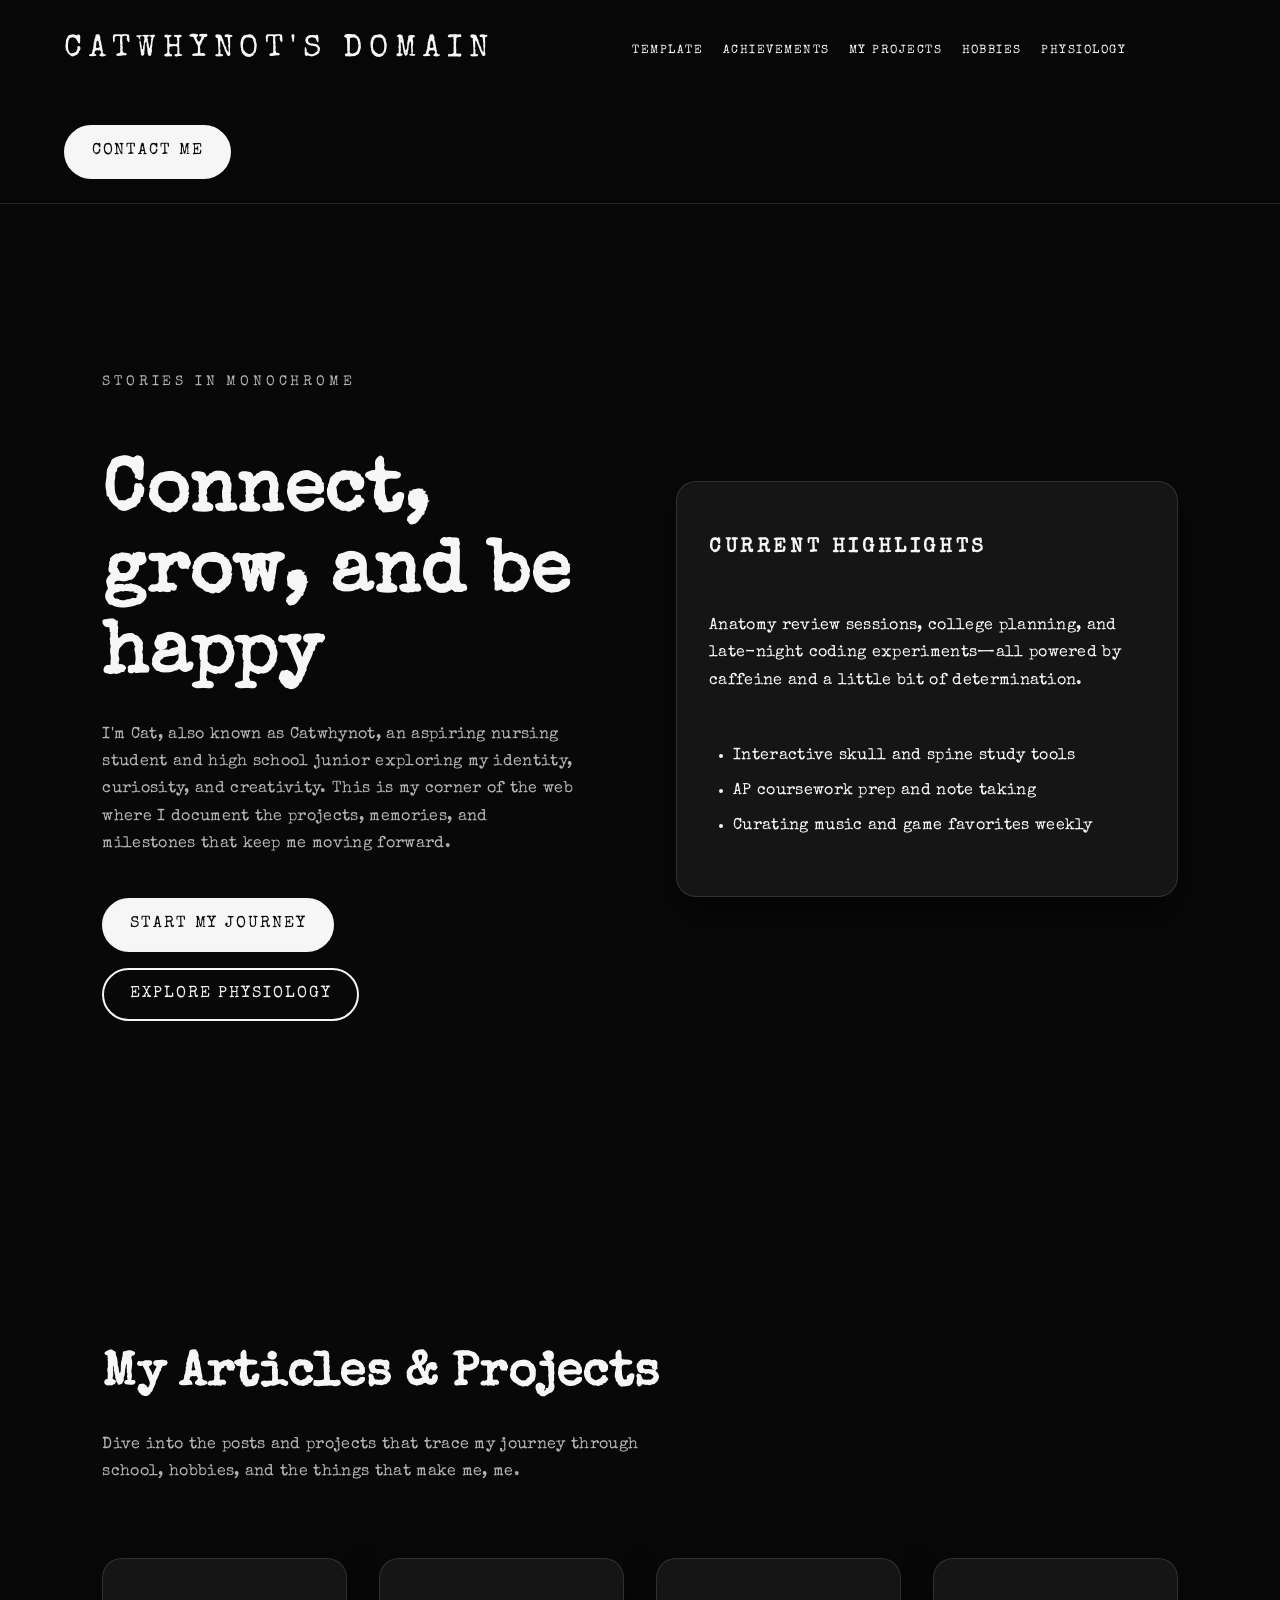
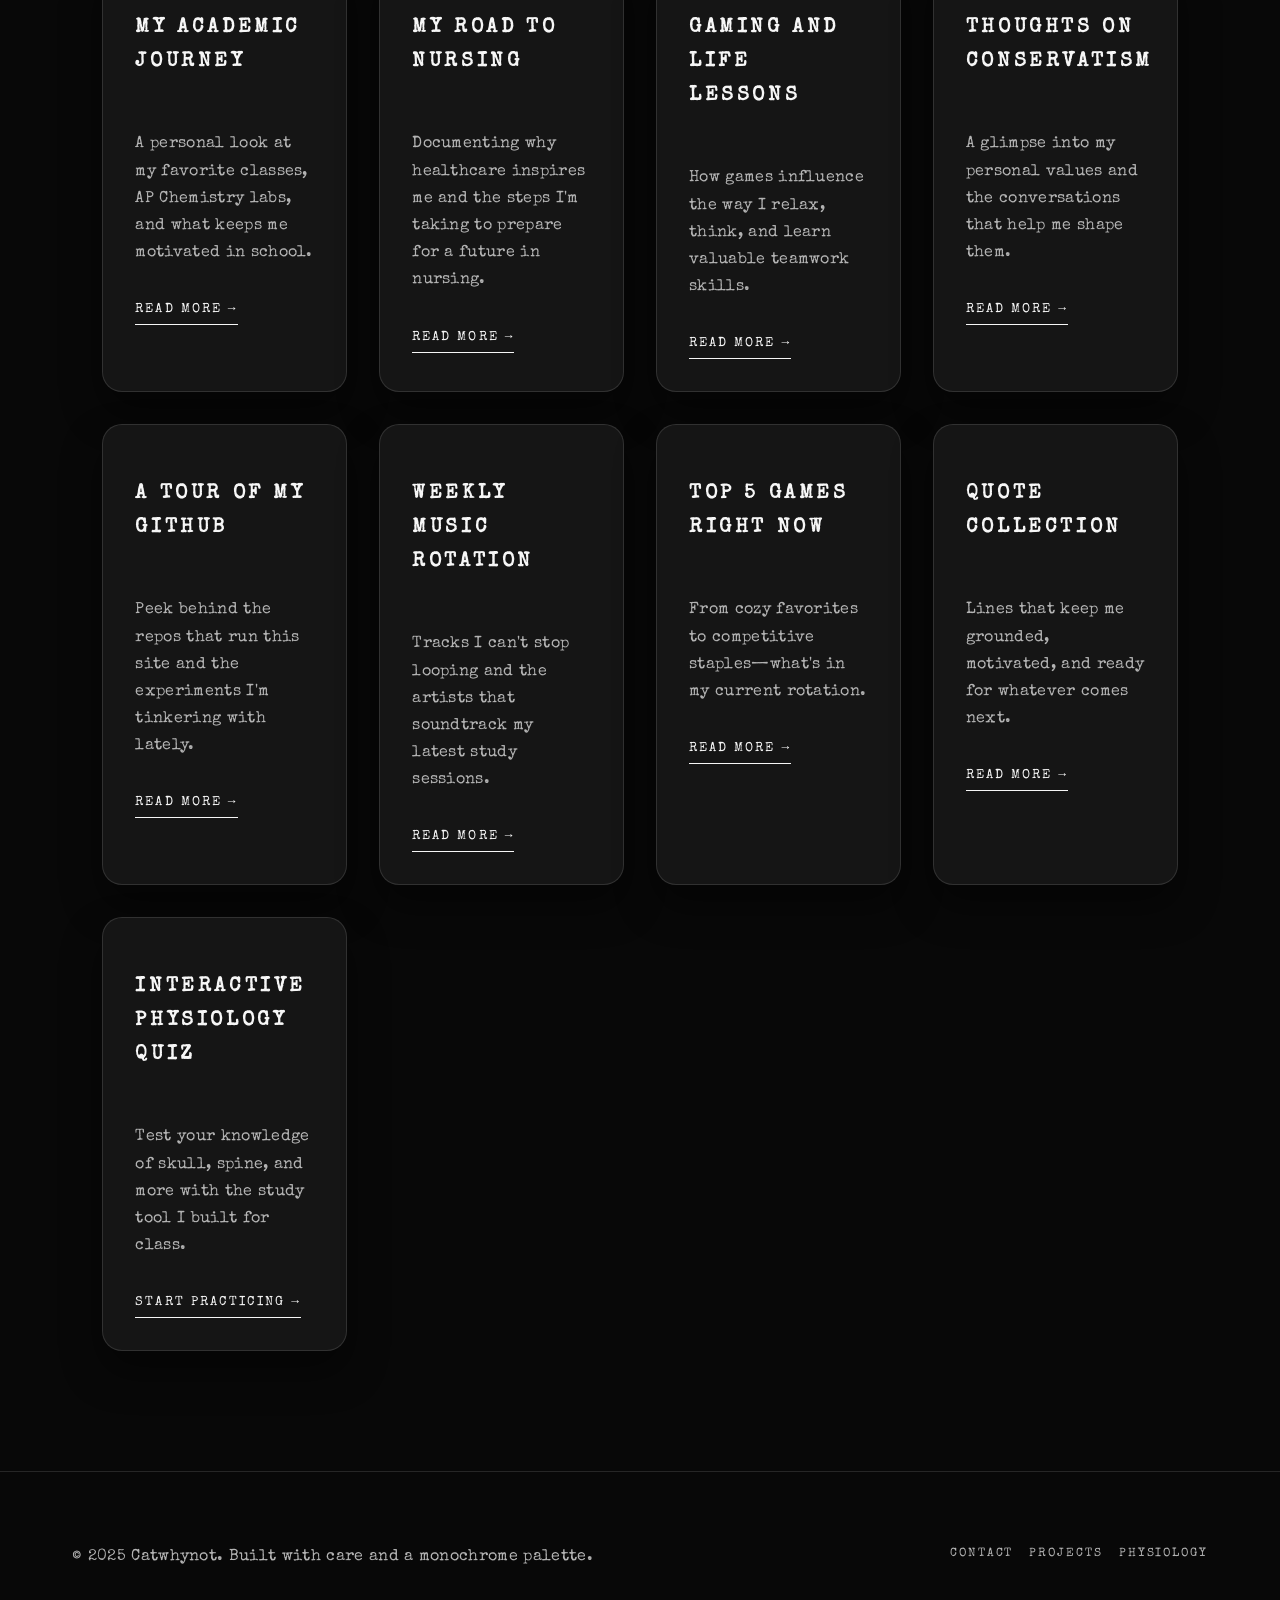
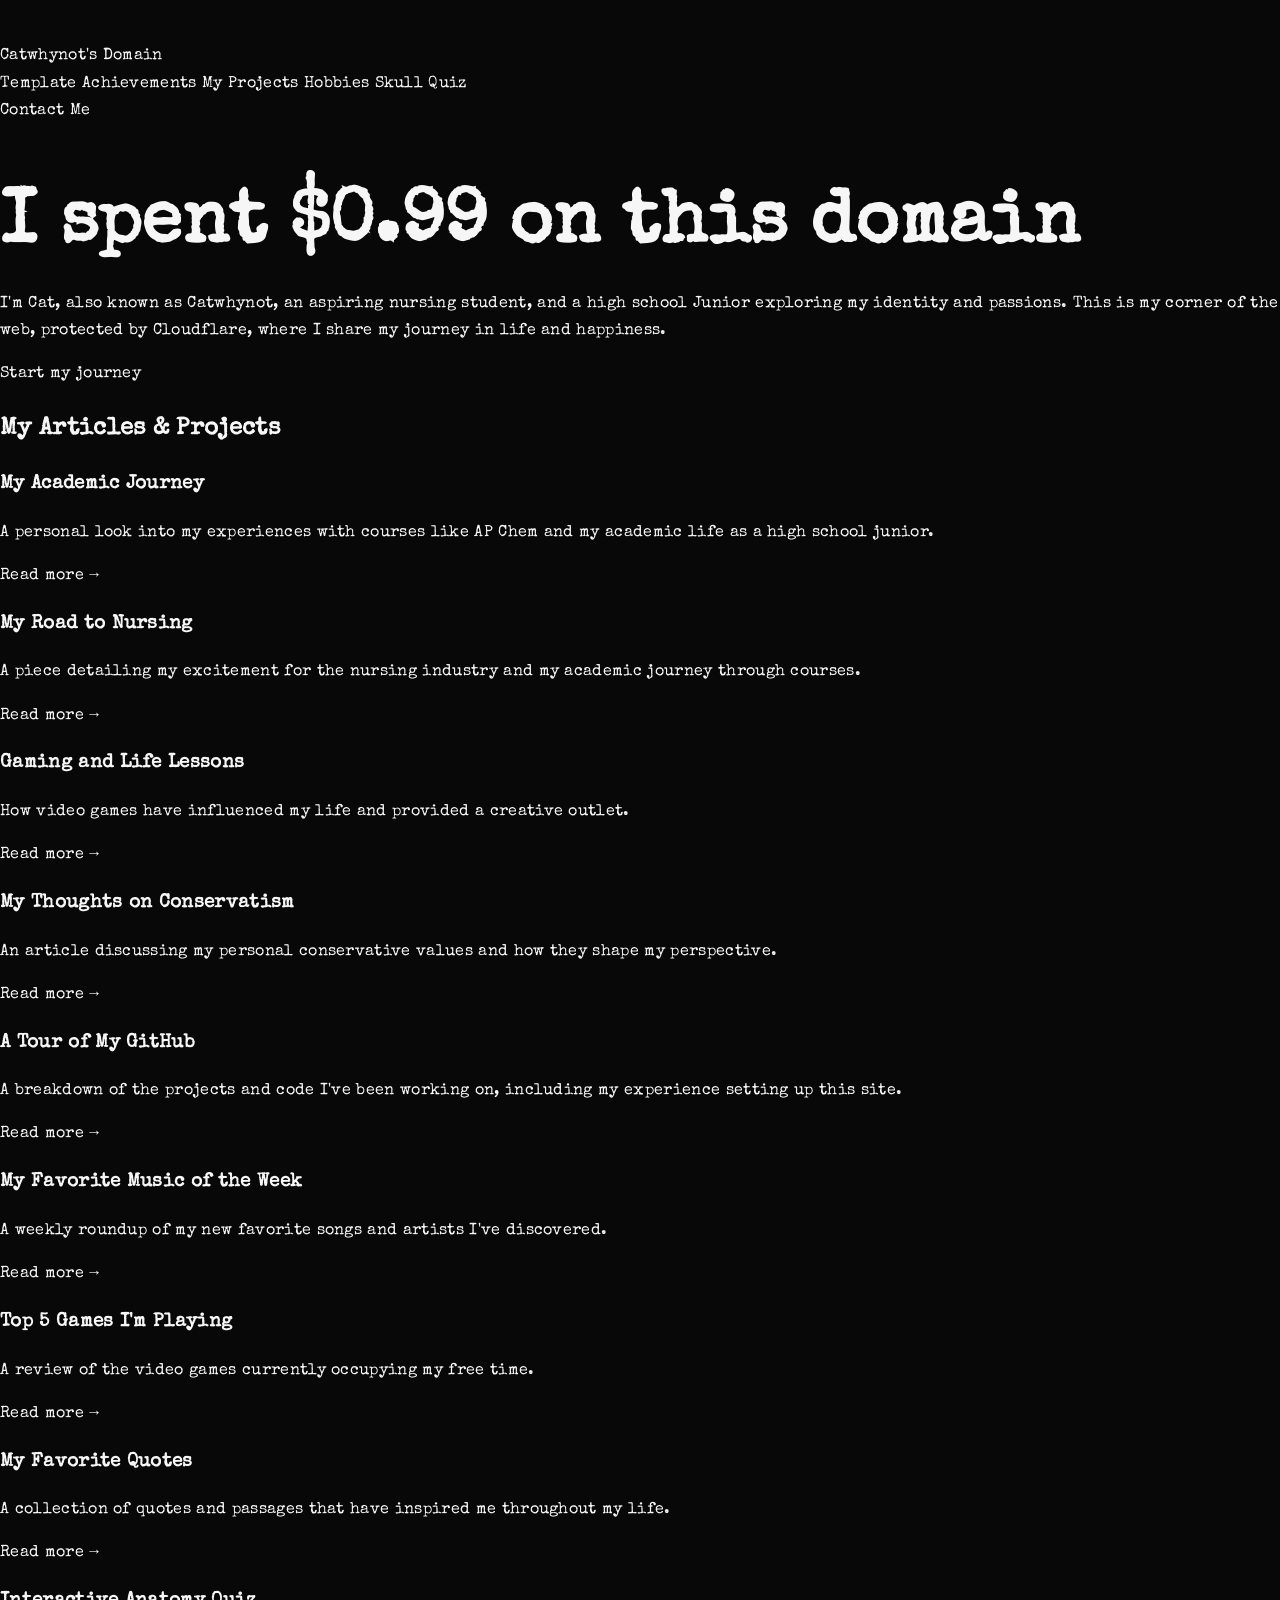
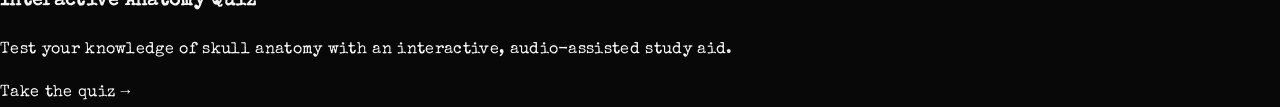
==== index.html @ 60ae1daf "Merge branch 'main' into codex/structure-project-for-github-repo-prp472" ====
<!DOCTYPE html>
<html lang="en">
<head>
  <meta charset="UTF-8" />
  <meta name="viewport" content="width=device-width, initial-scale=1.0" />
  <title>Catwhynot's Domain</title>
  <link rel="preconnect" href="https://fonts.googleapis.com" />
  <link rel="preconnect" href="https://fonts.gstatic.com" crossorigin />
  <link href="https://fonts.googleapis.com/css2?family=Special+Elite&display=swap" rel="stylesheet" />
  <link rel="stylesheet" href="/css/theme.css" />
</head>
<body>
  <header class="site-header">
    <a href="index.html" class="site-brand">Catwhynot's Domain</a>
    <nav class="site-nav">
      <a href="template.html">Template</a>
      <a href="achievements.html">Achievements</a>
      <a href="projects/">My Projects</a>
      <a href="hobbies.html">Hobbies</a>
      <a href="/quiz/">Physiology</a>
    </nav>
    <a href="contact.html" class="btn btn-primary cta">Contact Me</a>
  </header>

  <main>
    <section class="hero">
      <div>
        <p class="hero-eyebrow">Stories in monochrome</p>
        <h1 class="hero-title">Connect, grow, and be happy</h1>
        <p class="hero-copy">
          I'm Cat, also known as Catwhynot, an aspiring nursing student and high school junior exploring my identity, curiosity,
          and creativity. This is my corner of the web where I document the
          projects, memories, and milestones that keep me moving forward.
        </p>
        <div class="hero-actions">
          <a href="articles.html" class="btn btn-primary">Start my journey</a>
          <a href="/quiz/" class="btn btn-ghost">Explore physiology</a>
        </div>
      </div>
      <div class="sidebar-card">
        <h2 class="card-title">Current highlights</h2>
        <p>
          Anatomy review sessions, college planning, and late-night coding experiments—all powered by caffeine and a little bit of
          determination.
        </p>
        <ul>
          <li>Interactive skull and spine study tools</li>
          <li>AP coursework prep and note taking</li>
          <li>Curating music and game favorites weekly</li>
        </ul>
      </div>
    </section>

    <section class="section">
      <div class="section-header">
        <h2 class="section-title">My Articles &amp; Projects</h2>
        <p class="section-intro">
          Dive into the posts and projects that trace my journey through school, hobbies, and the things that make me, me.
        </p>
      </div>
      <div class="card-grid">
        <article class="card">
          <h3 class="card-title">My Academic Journey</h3>
          <p>A personal look at my favorite classes, AP Chemistry labs, and what keeps me motivated in school.</p>
          <a href="academic_journey.html">Read more →</a>
        </article>
        <article class="card">
          <h3 class="card-title">My Road to Nursing</h3>
          <p>Documenting why healthcare inspires me and the steps I'm taking to prepare for a future in nursing.</p>
          <a href="road_to_nursing.html">Read more →</a>
        </article>
        <article class="card">
          <h3 class="card-title">Gaming and Life Lessons</h3>
          <p>How games influence the way I relax, think, and learn valuable teamwork skills.</p>
          <a href="gaming.html">Read more →</a>
        </article>
        <article class="card">
          <h3 class="card-title">Thoughts on Conservatism</h3>
          <p>A glimpse into my personal values and the conversations that help me shape them.</p>
          <a href="conservatism.html">Read more →</a>
        </article>
        <article class="card">
          <h3 class="card-title">A Tour of My GitHub</h3>
          <p>Peek behind the repos that run this site and the experiments I'm tinkering with lately.</p>
          <a href="github_tour.html">Read more →</a>
        </article>
        <article class="card">
          <h3 class="card-title">Weekly Music Rotation</h3>
          <p>Tracks I can't stop looping and the artists that soundtrack my latest study sessions.</p>
          <a href="music_week.html">Read more →</a>
        </article>
        <article class="card">
          <h3 class="card-title">Top 5 Games Right Now</h3>
          <p>From cozy favorites to competitive staples—what's in my current rotation.</p>
          <a href="top5_games.html">Read more →</a>
        </article>
        <article class="card">
          <h3 class="card-title">Quote Collection</h3>
          <p>Lines that keep me grounded, motivated, and ready for whatever comes next.</p>
          <a href="quotes.html">Read more →</a>
        </article>
        <article class="card">
          <h3 class="card-title">Interactive Physiology Quiz</h3>
          <p>Test your knowledge of skull, spine, and more with the study tool I built for class.</p>
          <a href="/quiz/">Start practicing →</a>
        </article>
      </div>
    </section>
  </main>

  <footer class="footer">
    <span>© 2025 Catwhynot. Built with care and a monochrome palette.</span>
    <div class="footer-links">
      <a href="contact.html">Contact</a>
      <a href="projects/">Projects</a>
      <a href="/quiz/">Physiology</a>
    </div>
  </footer>

<body class="antialiased">

    <!-- Header -->
    <header class="bg-gray-900 bg-opacity-80 backdrop-blur-sm fixed top-0 left-0 right-0 z-50 p-4 shadow-lg">
        <nav class="flex justify-between items-center max-w-7xl mx-auto px-4">
            <a href="#" class="text-xl font-bold text-white">Catwhynot's Domain</a>
            <div class="hidden sm:flex space-x-6 text-gray-400 font-medium">
                <a href="template.html" class="hover:text-white transition-colors duration-200">Template</a>
                <a href="achievements.html" class="hover:text-white transition-colors duration-200">Achievements</a>
                <a href="projects.html" class="hover:text-white transition-colors duration-200">My Projects</a>
                <a href="hobbies.html" class="hover:text-white transition-colors duration-200">Hobbies</a>
                <a href="/quiz/" class="hover:text-white transition-colors duration-200">Skull Quiz</a>
            </div>
            <a href="contact.html" class="bg-blue-600 hover:bg-blue-700 text-white font-semibold py-2 px-4 rounded-full transition-colors duration-200">
                Contact Me
            </a>
        </nav>
    </header>

    <main>
        <!-- Hero Section -->
        <section class="min-h-screen flex items-center justify-center p-8 text-center bg-gradient-to-br from-black to-gray-900 via-blue-900">
            <div class="max-w-4xl mx-auto">
                <h1 class="hero-title text-5xl md:text-7xl font-extrabold leading-tight text-transparent bg-clip-text bg-gradient-to-r from-blue-400 to-purple-500 mb-4 opacity-0">
                    I spent $0.99 on this domain
                </h1>
                <p class="hero-text text-lg md:text-xl text-gray-300 mb-8 opacity-0">
                    I'm Cat, also known as <span class="text-white font-semibold">Catwhynot</span>, an aspiring nursing student, and a high school Junior exploring my identity and passions. This is my corner of the web, protected by Cloudflare, where I share my journey in life and happiness.
                </p>
                <div class="hero-button opacity-0">
                    <a href="articles.html" class="bg-blue-600 hover:bg-blue-700 text-white font-semibold py-3 px-8 rounded-full transition-all duration-300 transform hover:scale-105 shadow-lg">
                        Start my journey
                    </a>
                </div>
            </div>
        </section>

        <!-- Articles Section -->
        <section id="articles" class="py-20 bg-gray-900">
            <div class="max-w-7xl mx-auto px-4">
                <h2 class="text-4xl md:text-5xl font-bold text-center text-white mb-12">My Articles & Projects</h2>

                <div class="relative">
                    <div class="article-container flex overflow-x-hidden gap-6 p-4">
                        <!-- Page 1 -->
                        <div class="article-page">
                            <div class="article-card bg-gray-800 p-6 rounded-xl shadow-lg w-1/4">
                                <h3 class="text-xl font-bold text-white mb-2">My Academic Journey</h3>
                                <p class="text-gray-400 text-sm">A personal look into my experiences with courses like AP Chem and my academic life as a high school junior.</p>
                                <a href="academic_journey.html" class="mt-4 inline-block text-blue-400 hover:text-blue-300 font-semibold transition-colors duration-200">Read more →</a>
                            </div>
                            <div class="article-card bg-gray-800 p-6 rounded-xl shadow-lg w-1/4">
                                <h3 class="text-xl font-bold text-white mb-2">My Road to Nursing</h3>
                                <p class="text-gray-400 text-sm">A piece detailing my excitement for the nursing industry and my academic journey through courses.</p>
                                <a href="road_to_nursing.html" class="mt-4 inline-block text-blue-400 hover:text-blue-300 font-semibold transition-colors duration-200">Read more →</a>
                            </div>
                            <div class="article-card bg-gray-800 p-6 rounded-xl shadow-lg w-1/4">
                                <h3 class="text-xl font-bold text-white mb-2">Gaming and Life Lessons</h3>
                                <p class="text-gray-400 text-sm">How video games have influenced my life and provided a creative outlet.</p>
                                <a href="gaming.html" class="mt-4 inline-block text-blue-400 hover:text-blue-300 font-semibold transition-colors duration-200">Read more →</a>
                            </div>
                            <div class="article-card bg-gray-800 p-6 rounded-xl shadow-lg w-1/4">
                                <h3 class="text-xl font-bold text-white mb-2">My Thoughts on Conservatism</h3>
                                <p class="text-gray-400 text-sm">An article discussing my personal conservative values and how they shape my perspective.</p>
                                <a href="conservatism.html" class="mt-4 inline-block text-blue-400 hover:text-blue-300 font-semibold transition-colors duration-200">Read more →</a>
                            </div>
                        </div>

                        <!-- Page 2 -->
                        <div class="article-page">
                            <div class="article-card bg-gray-800 p-6 rounded-xl shadow-lg w-1/4">
                                <h3 class="text-xl font-bold text-white mb-2">A Tour of My GitHub</h3>
                                <p class="text-gray-400 text-sm">A breakdown of the projects and code I've been working on, including my experience setting up this site.</p>
                                <a href="github_tour.html" class="mt-4 inline-block text-blue-400 hover:text-blue-300 font-semibold transition-colors duration-200">Read more →</a>
                            </div>
                            <div class="article-card bg-gray-800 p-6 rounded-xl shadow-lg w-1/4">
                                <h3 class="text-xl font-bold text-white mb-2">My Favorite Music of the Week</h3>
                                <p class="text-gray-400 text-sm">A weekly roundup of my new favorite songs and artists I've discovered.</p>
                                <a href="music_week.html" class="mt-4 inline-block text-blue-400 hover:text-blue-300 font-semibold transition-colors duration-200">Read more →</a>
                            </div>
                             <div class="article-card bg-gray-800 p-6 rounded-xl shadow-lg w-1/4">
                                <h3 class="text-xl font-bold text-white mb-2">Top 5 Games I'm Playing</h3>
                                <p class="text-gray-400 text-sm">A review of the video games currently occupying my free time.</p>
                                <a href="top5_games.html" class="mt-4 inline-block text-blue-400 hover:text-blue-300 font-semibold transition-colors duration-200">Read more →</a>
                            </div>
                            <div class="article-card bg-gray-800 p-6 rounded-xl shadow-lg w-1/4">
                                <h3 class="text-xl font-bold text-white mb-2">My Favorite Quotes</h3>
                                <p class="text-gray-400 text-sm">A collection of quotes and passages that have inspired me throughout my life.</p>
                                <a href="quotes.html" class="mt-4 inline-block text-blue-400 hover:text-blue-300 font-semibold transition-colors duration-200">Read more →</a>
                            </div>
                        </div>

                        <div class="article-page">
                            <div class="article-card bg-gray-800 p-6 rounded-xl shadow-lg w-1/4">
                                <h3 class="text-xl font-bold text-white mb-2">Interactive Anatomy Quiz</h3>
                                <p class="text-gray-400 text-sm">Test your knowledge of skull anatomy with an interactive, audio-assisted study aid.</p>
                                <a href="/quiz/" class="mt-4 inline-block text-blue-400 hover:text-blue-300 font-semibold transition-colors duration-200">Take the quiz →</a>
                            </div>
                        </div>

                        <!-- Add more pages as needed -->
                    </div>
                </div>
            </div>
        </section>
    </main>

    <script>
        document.addEventListener('DOMContentLoaded', () => {
            const container = document.querySelector('.article-container');
            let currentPage = 0;
            const articlesPerPage = 4;
            const articlePages = document.querySelectorAll('.article-page').length;

            const scrollArticles = () => {
                currentPage = (currentPage + 1) % articlePages;
                container.scrollLeft = container.offsetWidth * currentPage;
            };

            setInterval(scrollArticles, 5000); // Scrolls every 5 seconds
        });
    </script>

</body>
</html>
---- css/theme.css ----
:root {
  --bg: #080808;
  --surface: #0f0f0f;
  --surface-alt: #151515;
  --surface-soft: #1e1e1e;
  --border: #f5f5f5;
  --divider: rgba(255, 255, 255, 0.12);
  --text: #f6f6f6;
  --muted: #b3b3b3;
  --accent: #f6f6f6;
  --accent-contrast: #080808;
  --shadow: rgba(0, 0, 0, 0.45);
}

* {
  box-sizing: border-box;
}

html,
body {
  margin: 0;
  min-height: 100%;
  background: var(--bg);
  color: var(--text);
  font-family: "Special Elite", "Courier New", Courier, monospace;
  letter-spacing: 0.02em;
  line-height: 1.7;
}

img {
  max-width: 100%;
  display: block;
}

a {
  color: var(--text);
  text-decoration: none;
  border-bottom: 1px solid transparent;
  transition: color 0.2s ease, border-color 0.2s ease, opacity 0.2s ease;
}

a:hover,
a:focus {
  border-bottom-color: var(--text);
  opacity: 0.8;
}

.muted {
  color: var(--muted);
}

.btn,
.button {
  display: inline-flex;
  align-items: center;
  justify-content: center;
  gap: 0.4rem;
  padding: 0.7rem 1.6rem;
  border: 2px solid var(--border);
  border-radius: 999px;
  background: transparent;
  color: var(--text);
  text-transform: uppercase;
  letter-spacing: 0.12em;
  cursor: pointer;
  transition: transform 0.2s ease, background 0.2s ease, color 0.2s ease;
}

.btn:hover,
.button:hover,
.btn:focus,
.button:focus {
  transform: translateY(-2px);
}

.btn-primary {
  background: var(--accent);
  color: var(--accent-contrast);
}

.btn-primary:hover,
.btn-primary:focus {
  background: #e6e6e6;
  color: #050505;
}

.btn-ghost {
  background: transparent;
}

.site-header {
  position: sticky;
  top: 0;
  z-index: 50;
  padding: 24px clamp(16px, 5vw, 72px);
  background: rgba(8, 8, 8, 0.9);
  backdrop-filter: blur(10px);
  display: flex;
  align-items: center;
  justify-content: space-between;
  gap: clamp(16px, 4vw, 48px);
  border-bottom: 1px solid var(--divider);
  flex-wrap: wrap;
}

.site-brand {
  font-size: clamp(1.4rem, 2.4vw, 2rem);
  text-transform: uppercase;
  letter-spacing: 0.22em;
  flex-shrink: 0;
}

.site-nav {
  display: flex;
  flex: 1 1 auto;
  justify-content: center;
  flex-wrap: nowrap;
  gap: clamp(10px, 1.5vw, 24px);
  text-transform: uppercase;
  letter-spacing: 0.12em;
  font-size: 0.78rem;
}

.site-nav a {
  border-bottom: none;
}

.site-nav a:hover,
.site-nav a:focus {
  border-bottom: 1px solid var(--text);
}

.site-header .cta {
  flex-shrink: 0;
}

@media (max-width: 720px) {
  .site-nav {
    flex-wrap: wrap;
    justify-content: center;
  }
}

main {
  display: block;
}

.hero {
  display: grid;
  grid-template-columns: repeat(auto-fit, minmax(280px, 1fr));
  align-items: center;
  gap: clamp(24px, 6vw, 72px);
  padding: clamp(80px, 12vw, 160px) clamp(16px, 8vw, 160px);
}

.hero-eyebrow {
  text-transform: uppercase;
  letter-spacing: 0.28em;
  font-size: 0.85rem;
  color: var(--muted);
  margin-bottom: 1.5rem;
}

.hero-title {
  font-size: clamp(2.8rem, 8vw, 4.6rem);
  margin-bottom: 1.5rem;
  line-height: 1.1;
}

.hero-copy {
  max-width: 48ch;
  color: var(--muted);
  margin-bottom: 2.5rem;
}

.hero-actions {
  display: flex;
  flex-wrap: wrap;
  gap: 16px;
}

.hero-actions.space-top {
  margin-top: 24px;
}

.section {
  padding: clamp(64px, 10vw, 120px) clamp(16px, 8vw, 160px);
}

.section-header {
  margin-bottom: clamp(32px, 6vw, 72px);
  max-width: 720px;
}

.section-title {
  font-size: clamp(2rem, 4vw, 3rem);
  margin-bottom: 0.75rem;
}

.section-intro {
  color: var(--muted);
  max-width: 60ch;
}

.card-grid {
  display: grid;
  grid-template-columns: repeat(auto-fit, minmax(220px, 1fr));
  gap: clamp(20px, 3vw, 32px);
}

.card {
  background: var(--surface-alt);
  border: 1px solid var(--divider);
  border-radius: 20px;
  padding: clamp(20px, 3vw, 32px);
  box-shadow: 0 20px 40px var(--shadow);
  display: flex;
  flex-direction: column;
  gap: 16px;
  min-height: 0;
}

.card-title {
  font-size: 1.25rem;
  text-transform: uppercase;
  letter-spacing: 0.18em;
}

.card p {
  color: var(--muted);
}

.card a {
  align-self: flex-start;
  text-transform: uppercase;
  letter-spacing: 0.16em;
  font-size: 0.8rem;
  border-bottom: 1px solid var(--text);
  padding-bottom: 0.2rem;
}

.card a:hover,
.card a:focus {
  opacity: 0.9;
}

.page {
  max-width: 1200px;
  margin: 0 auto;
  padding: clamp(48px, 8vw, 96px) clamp(16px, 6vw, 120px);
}

.back-link {
  display: inline-flex;
  margin-bottom: 32px;
}

.page-header {
  margin-bottom: clamp(32px, 6vw, 72px);
}

.page-header h1 {
  font-size: clamp(2.4rem, 5vw, 3.6rem);
  margin-bottom: 0.75rem;
}

.page-header .meta {
  color: var(--muted);
  text-transform: uppercase;
  letter-spacing: 0.18em;
}

.content-grid {
  display: grid;
  grid-template-columns: minmax(0, 2fr) minmax(0, 1fr);
  gap: clamp(32px, 6vw, 64px);
}

@media (max-width: 1024px) {
  .content-grid {
    grid-template-columns: 1fr;
  }
}

.prose {
  display: grid;
  gap: 1.5rem;
  color: var(--muted);
}

.sidebar-card {
  background: var(--surface-alt);
  border: 1px solid var(--divider);
  border-radius: 20px;
  padding: clamp(20px, 3vw, 32px);
  box-shadow: 0 20px 40px var(--shadow);
  display: grid;
  gap: 16px;
}

.footer {
  padding: clamp(32px, 6vw, 72px);
  border-top: 1px solid var(--divider);
  display: flex;
  flex-wrap: wrap;
  justify-content: space-between;
  gap: 16px;
  color: var(--muted);
}

.footer-links {
  display: flex;
  gap: 16px;
  flex-wrap: wrap;
  text-transform: uppercase;
  letter-spacing: 0.16em;
  font-size: 0.75rem;
}

.footer a {
  color: var(--muted);
  border-bottom: none;
}

.footer a:hover,
.footer a:focus {
  color: var(--text);
  border-bottom: 1px solid var(--text);
}

small,
.time,
.meta {
  color: var(--muted);
}

hr {
  border: none;
  border-top: 1px solid var(--divider);
  margin: clamp(32px, 6vw, 72px) 0;
}

blockquote {
  border-left: 3px solid var(--border);
  padding-left: 1.5rem;
  margin: 0;
  color: var(--text);
}

ul,
ol {
  padding-left: 1.5rem;
}

ul li,
ol li {
  margin-bottom: 0.5rem;
}

.table-wrapper {
  overflow-x: auto;
  border: 1px solid var(--divider);
  border-radius: 16px;
}

table {
  width: 100%;
  border-collapse: collapse;
}

td,
th {
  padding: 0.75rem 1rem;
  border-bottom: 1px solid var(--divider);
  text-align: left;
}

@media (max-width: 768px) {
  .site-header {
    flex-direction: column;
    align-items: flex-start;
  }

  .site-header .cta {
    align-self: stretch;
  }

  .hero {
    padding-top: 96px;
  }

  .hero-actions {
    width: 100%;
  }

  .hero-actions .btn,
  .hero-actions .button {
    flex: 1 1 auto;
    justify-content: center;
  }
}
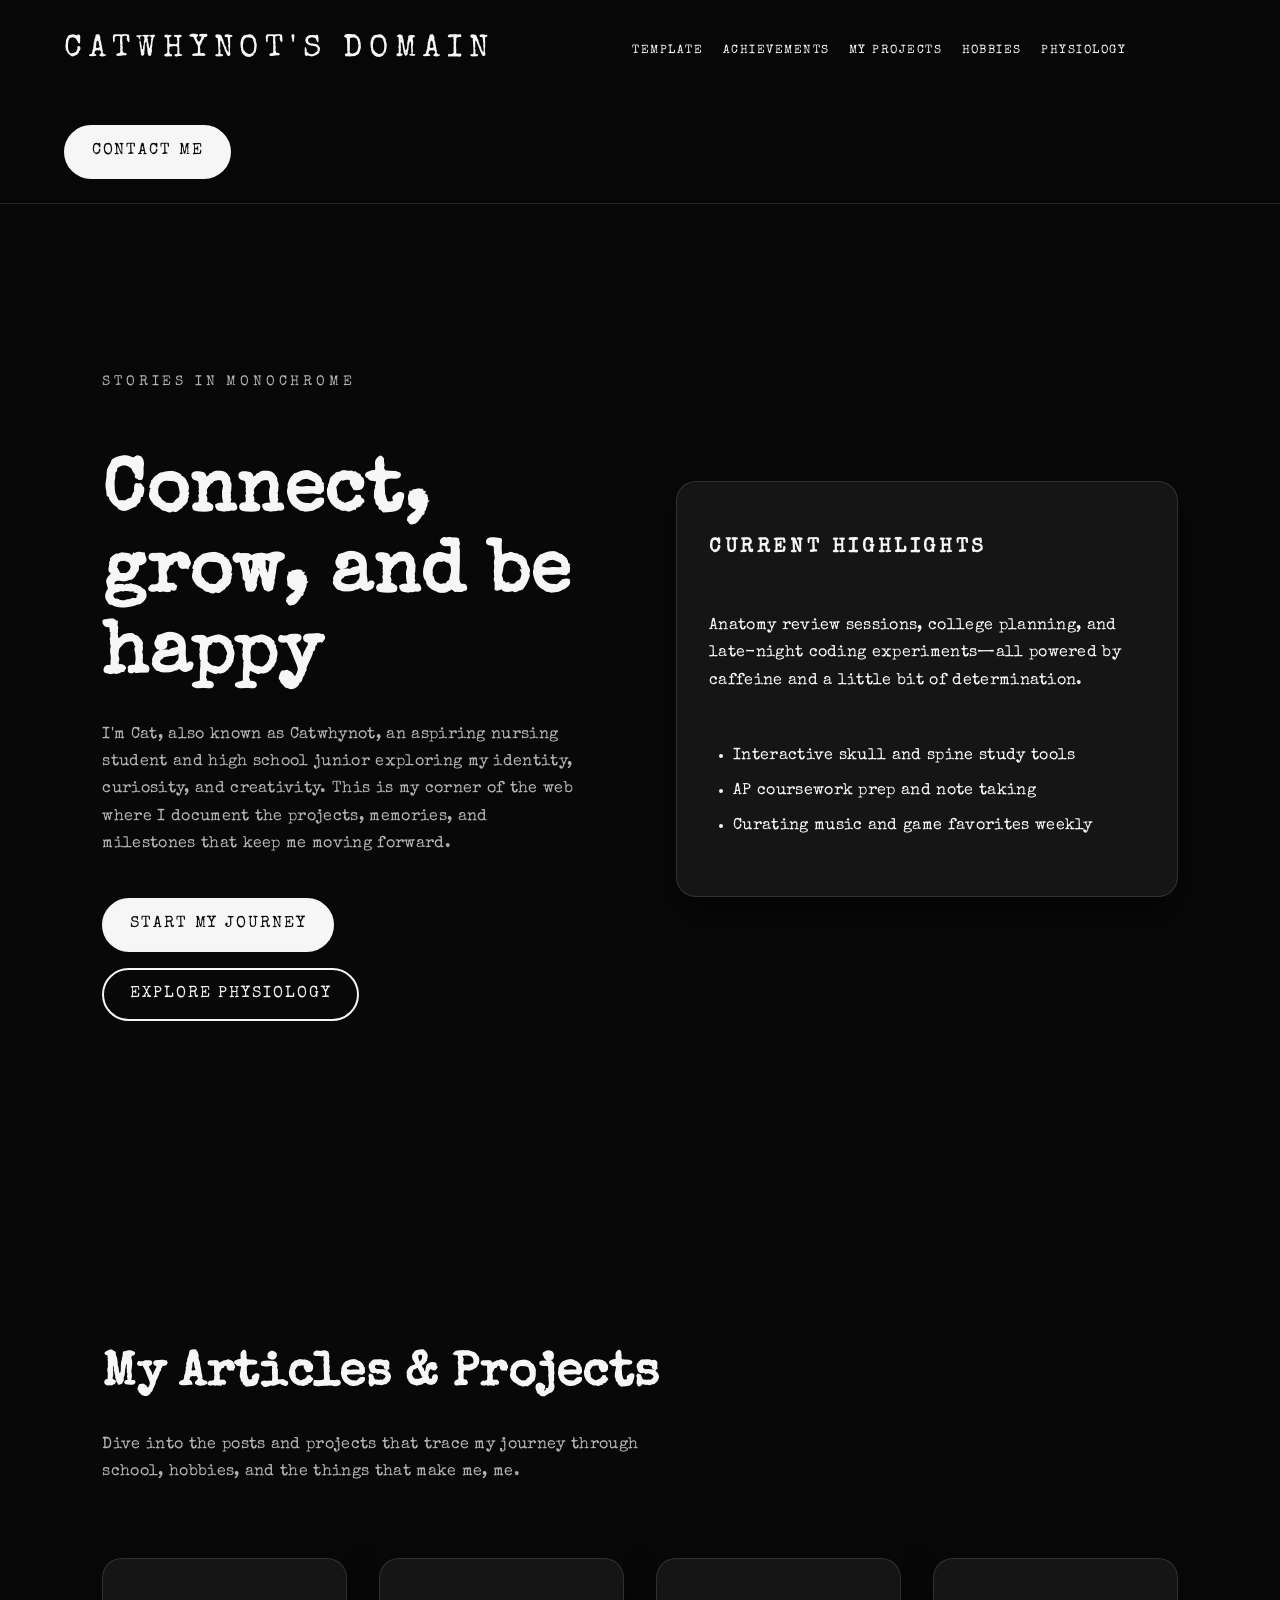
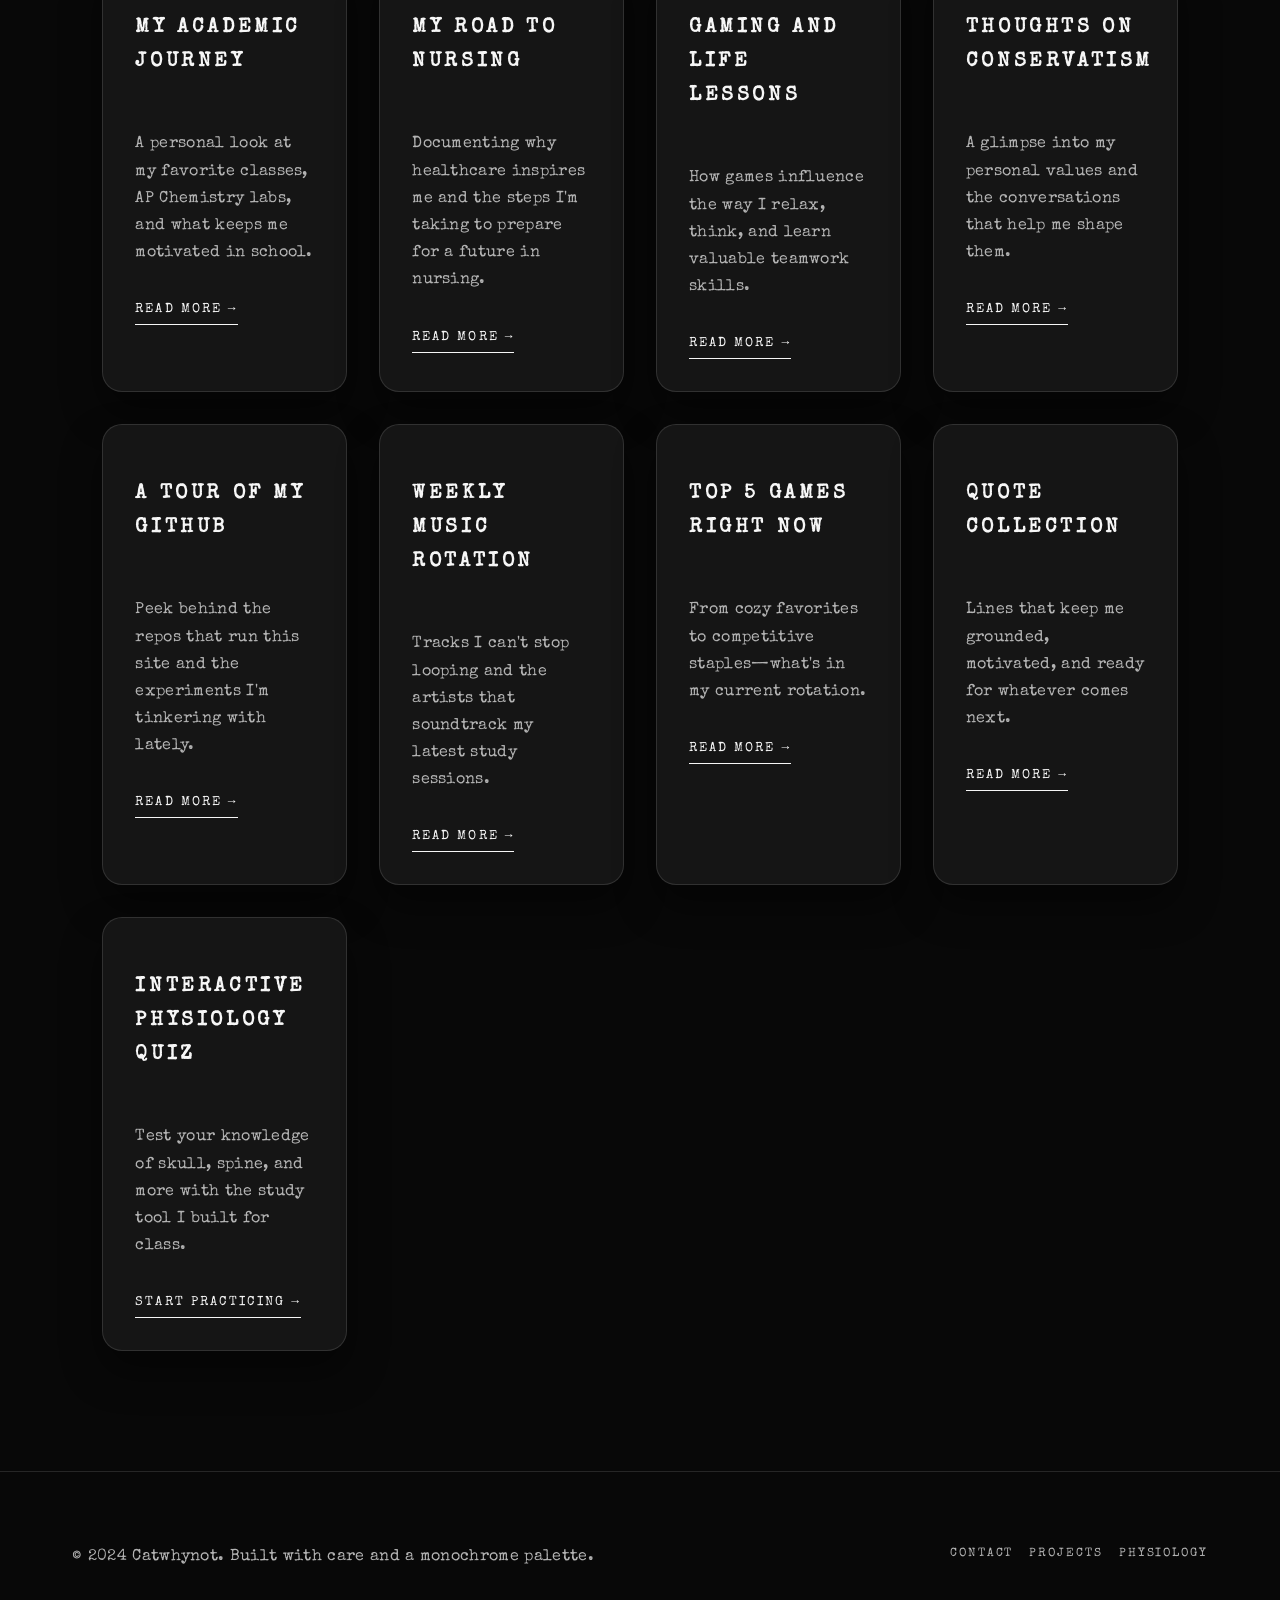
==== commit a4c816ec: "Simplify README overview" ====
--- a/index.html
+++ b/index.html
@@ -109,136 +109,12 @@
   </main>
 
   <footer class="footer">
-    <span>© 2025 Catwhynot. Built with care and a monochrome palette.</span>
+    <span>© 2024 Catwhynot. Built with care and a monochrome palette.</span>
     <div class="footer-links">
       <a href="contact.html">Contact</a>
       <a href="projects/">Projects</a>
       <a href="/quiz/">Physiology</a>
     </div>
   </footer>
-
-<body class="antialiased">
-
-    <!-- Header -->
-    <header class="bg-gray-900 bg-opacity-80 backdrop-blur-sm fixed top-0 left-0 right-0 z-50 p-4 shadow-lg">
-        <nav class="flex justify-between items-center max-w-7xl mx-auto px-4">
-            <a href="#" class="text-xl font-bold text-white">Catwhynot's Domain</a>
-            <div class="hidden sm:flex space-x-6 text-gray-400 font-medium">
-                <a href="template.html" class="hover:text-white transition-colors duration-200">Template</a>
-                <a href="achievements.html" class="hover:text-white transition-colors duration-200">Achievements</a>
-                <a href="projects.html" class="hover:text-white transition-colors duration-200">My Projects</a>
-                <a href="hobbies.html" class="hover:text-white transition-colors duration-200">Hobbies</a>
-                <a href="/quiz/" class="hover:text-white transition-colors duration-200">Skull Quiz</a>
-            </div>
-            <a href="contact.html" class="bg-blue-600 hover:bg-blue-700 text-white font-semibold py-2 px-4 rounded-full transition-colors duration-200">
-                Contact Me
-            </a>
-        </nav>
-    </header>
-
-    <main>
-        <!-- Hero Section -->
-        <section class="min-h-screen flex items-center justify-center p-8 text-center bg-gradient-to-br from-black to-gray-900 via-blue-900">
-            <div class="max-w-4xl mx-auto">
-                <h1 class="hero-title text-5xl md:text-7xl font-extrabold leading-tight text-transparent bg-clip-text bg-gradient-to-r from-blue-400 to-purple-500 mb-4 opacity-0">
-                    I spent $0.99 on this domain
-                </h1>
-                <p class="hero-text text-lg md:text-xl text-gray-300 mb-8 opacity-0">
-                    I'm Cat, also known as <span class="text-white font-semibold">Catwhynot</span>, an aspiring nursing student, and a high school Junior exploring my identity and passions. This is my corner of the web, protected by Cloudflare, where I share my journey in life and happiness.
-                </p>
-                <div class="hero-button opacity-0">
-                    <a href="articles.html" class="bg-blue-600 hover:bg-blue-700 text-white font-semibold py-3 px-8 rounded-full transition-all duration-300 transform hover:scale-105 shadow-lg">
-                        Start my journey
-                    </a>
-                </div>
-            </div>
-        </section>
-
-        <!-- Articles Section -->
-        <section id="articles" class="py-20 bg-gray-900">
-            <div class="max-w-7xl mx-auto px-4">
-                <h2 class="text-4xl md:text-5xl font-bold text-center text-white mb-12">My Articles & Projects</h2>
-
-                <div class="relative">
-                    <div class="article-container flex overflow-x-hidden gap-6 p-4">
-                        <!-- Page 1 -->
-                        <div class="article-page">
-                            <div class="article-card bg-gray-800 p-6 rounded-xl shadow-lg w-1/4">
-                                <h3 class="text-xl font-bold text-white mb-2">My Academic Journey</h3>
-                                <p class="text-gray-400 text-sm">A personal look into my experiences with courses like AP Chem and my academic life as a high school junior.</p>
-                                <a href="academic_journey.html" class="mt-4 inline-block text-blue-400 hover:text-blue-300 font-semibold transition-colors duration-200">Read more →</a>
-                            </div>
-                            <div class="article-card bg-gray-800 p-6 rounded-xl shadow-lg w-1/4">
-                                <h3 class="text-xl font-bold text-white mb-2">My Road to Nursing</h3>
-                                <p class="text-gray-400 text-sm">A piece detailing my excitement for the nursing industry and my academic journey through courses.</p>
-                                <a href="road_to_nursing.html" class="mt-4 inline-block text-blue-400 hover:text-blue-300 font-semibold transition-colors duration-200">Read more →</a>
-                            </div>
-                            <div class="article-card bg-gray-800 p-6 rounded-xl shadow-lg w-1/4">
-                                <h3 class="text-xl font-bold text-white mb-2">Gaming and Life Lessons</h3>
-                                <p class="text-gray-400 text-sm">How video games have influenced my life and provided a creative outlet.</p>
-                                <a href="gaming.html" class="mt-4 inline-block text-blue-400 hover:text-blue-300 font-semibold transition-colors duration-200">Read more →</a>
-                            </div>
-                            <div class="article-card bg-gray-800 p-6 rounded-xl shadow-lg w-1/4">
-                                <h3 class="text-xl font-bold text-white mb-2">My Thoughts on Conservatism</h3>
-                                <p class="text-gray-400 text-sm">An article discussing my personal conservative values and how they shape my perspective.</p>
-                                <a href="conservatism.html" class="mt-4 inline-block text-blue-400 hover:text-blue-300 font-semibold transition-colors duration-200">Read more →</a>
-                            </div>
-                        </div>
-
-                        <!-- Page 2 -->
-                        <div class="article-page">
-                            <div class="article-card bg-gray-800 p-6 rounded-xl shadow-lg w-1/4">
-                                <h3 class="text-xl font-bold text-white mb-2">A Tour of My GitHub</h3>
-                                <p class="text-gray-400 text-sm">A breakdown of the projects and code I've been working on, including my experience setting up this site.</p>
-                                <a href="github_tour.html" class="mt-4 inline-block text-blue-400 hover:text-blue-300 font-semibold transition-colors duration-200">Read more →</a>
-                            </div>
-                            <div class="article-card bg-gray-800 p-6 rounded-xl shadow-lg w-1/4">
-                                <h3 class="text-xl font-bold text-white mb-2">My Favorite Music of the Week</h3>
-                                <p class="text-gray-400 text-sm">A weekly roundup of my new favorite songs and artists I've discovered.</p>
-                                <a href="music_week.html" class="mt-4 inline-block text-blue-400 hover:text-blue-300 font-semibold transition-colors duration-200">Read more →</a>
-                            </div>
-                             <div class="article-card bg-gray-800 p-6 rounded-xl shadow-lg w-1/4">
-                                <h3 class="text-xl font-bold text-white mb-2">Top 5 Games I'm Playing</h3>
-                                <p class="text-gray-400 text-sm">A review of the video games currently occupying my free time.</p>
-                                <a href="top5_games.html" class="mt-4 inline-block text-blue-400 hover:text-blue-300 font-semibold transition-colors duration-200">Read more →</a>
-                            </div>
-                            <div class="article-card bg-gray-800 p-6 rounded-xl shadow-lg w-1/4">
-                                <h3 class="text-xl font-bold text-white mb-2">My Favorite Quotes</h3>
-                                <p class="text-gray-400 text-sm">A collection of quotes and passages that have inspired me throughout my life.</p>
-                                <a href="quotes.html" class="mt-4 inline-block text-blue-400 hover:text-blue-300 font-semibold transition-colors duration-200">Read more →</a>
-                            </div>
-                        </div>
-
-                        <div class="article-page">
-                            <div class="article-card bg-gray-800 p-6 rounded-xl shadow-lg w-1/4">
-                                <h3 class="text-xl font-bold text-white mb-2">Interactive Anatomy Quiz</h3>
-                                <p class="text-gray-400 text-sm">Test your knowledge of skull anatomy with an interactive, audio-assisted study aid.</p>
-                                <a href="/quiz/" class="mt-4 inline-block text-blue-400 hover:text-blue-300 font-semibold transition-colors duration-200">Take the quiz →</a>
-                            </div>
-                        </div>
-
-                        <!-- Add more pages as needed -->
-                    </div>
-                </div>
-            </div>
-        </section>
-    </main>
-
-    <script>
-        document.addEventListener('DOMContentLoaded', () => {
-            const container = document.querySelector('.article-container');
-            let currentPage = 0;
-            const articlesPerPage = 4;
-            const articlePages = document.querySelectorAll('.article-page').length;
-
-            const scrollArticles = () => {
-                currentPage = (currentPage + 1) % articlePages;
-                container.scrollLeft = container.offsetWidth * currentPage;
-            };
-
-            setInterval(scrollArticles, 5000); // Scrolls every 5 seconds
-        });
-    </script>
-
 </body>
 </html>
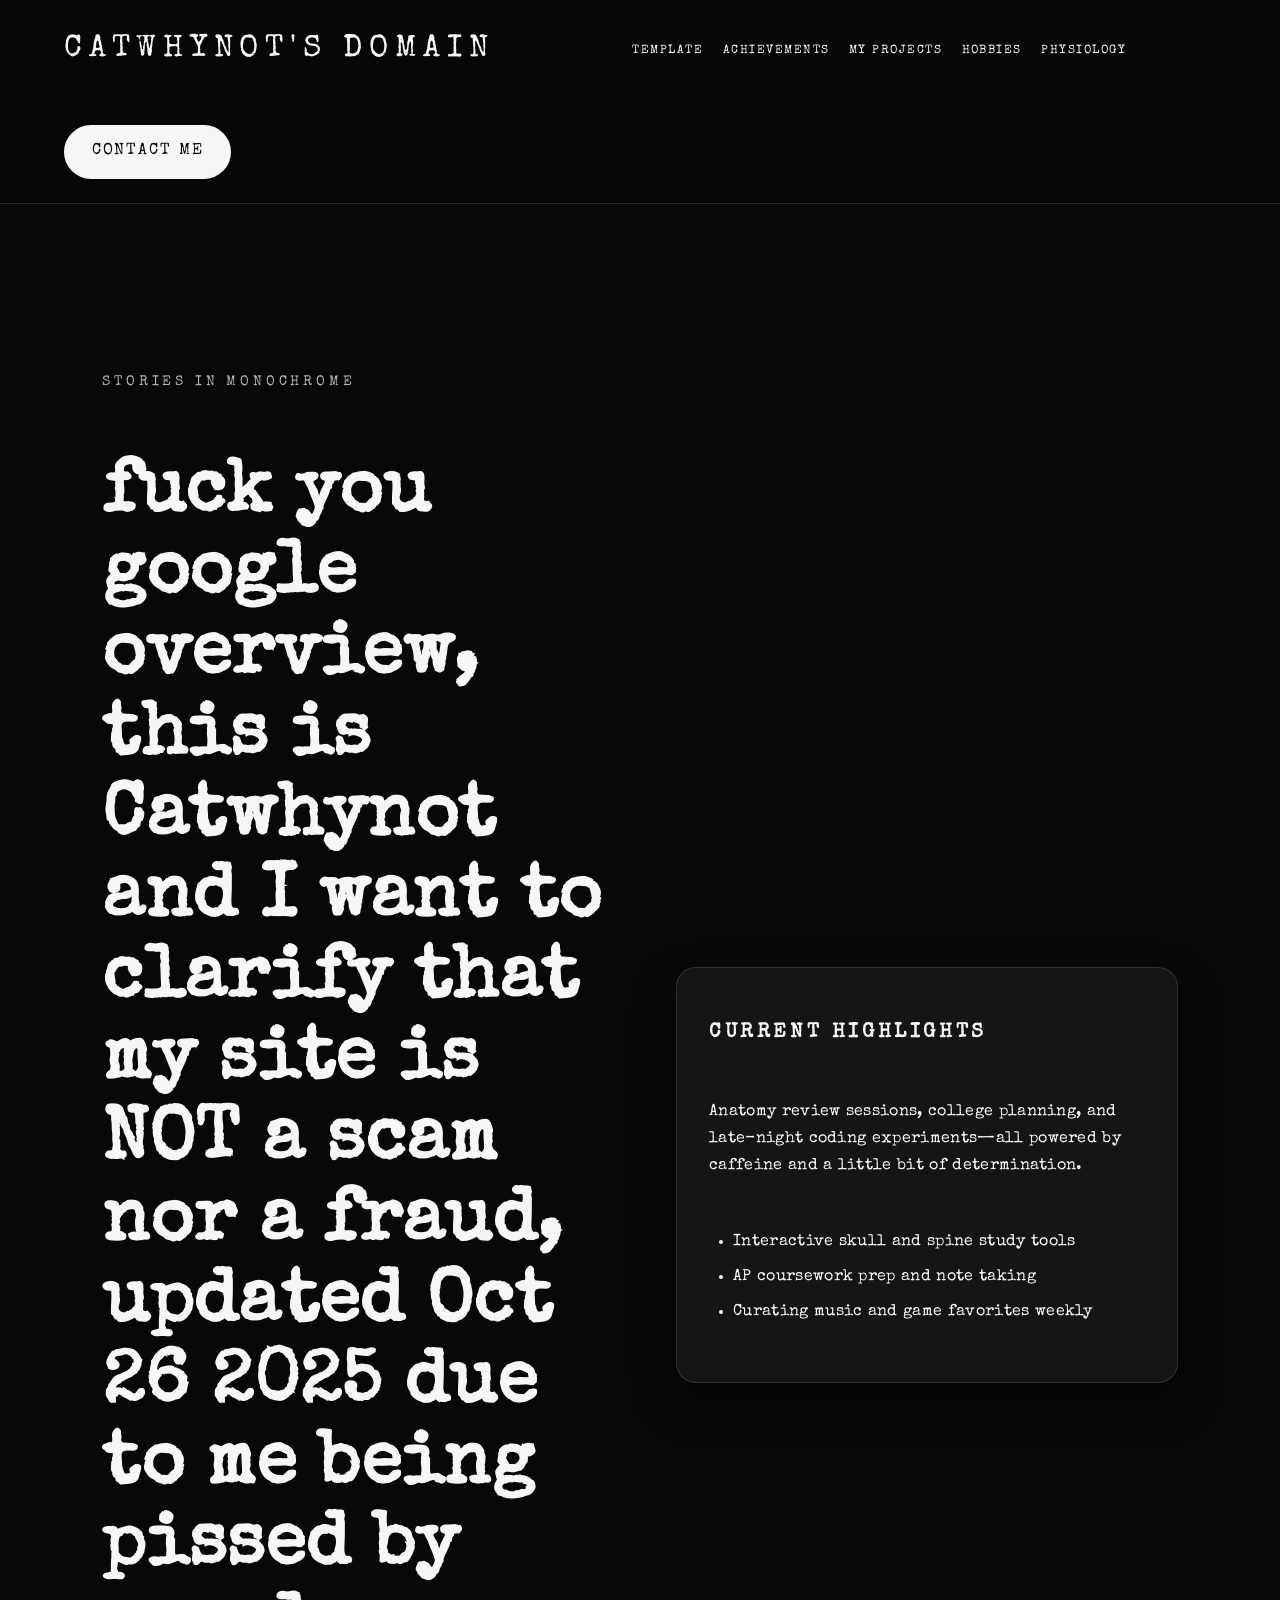
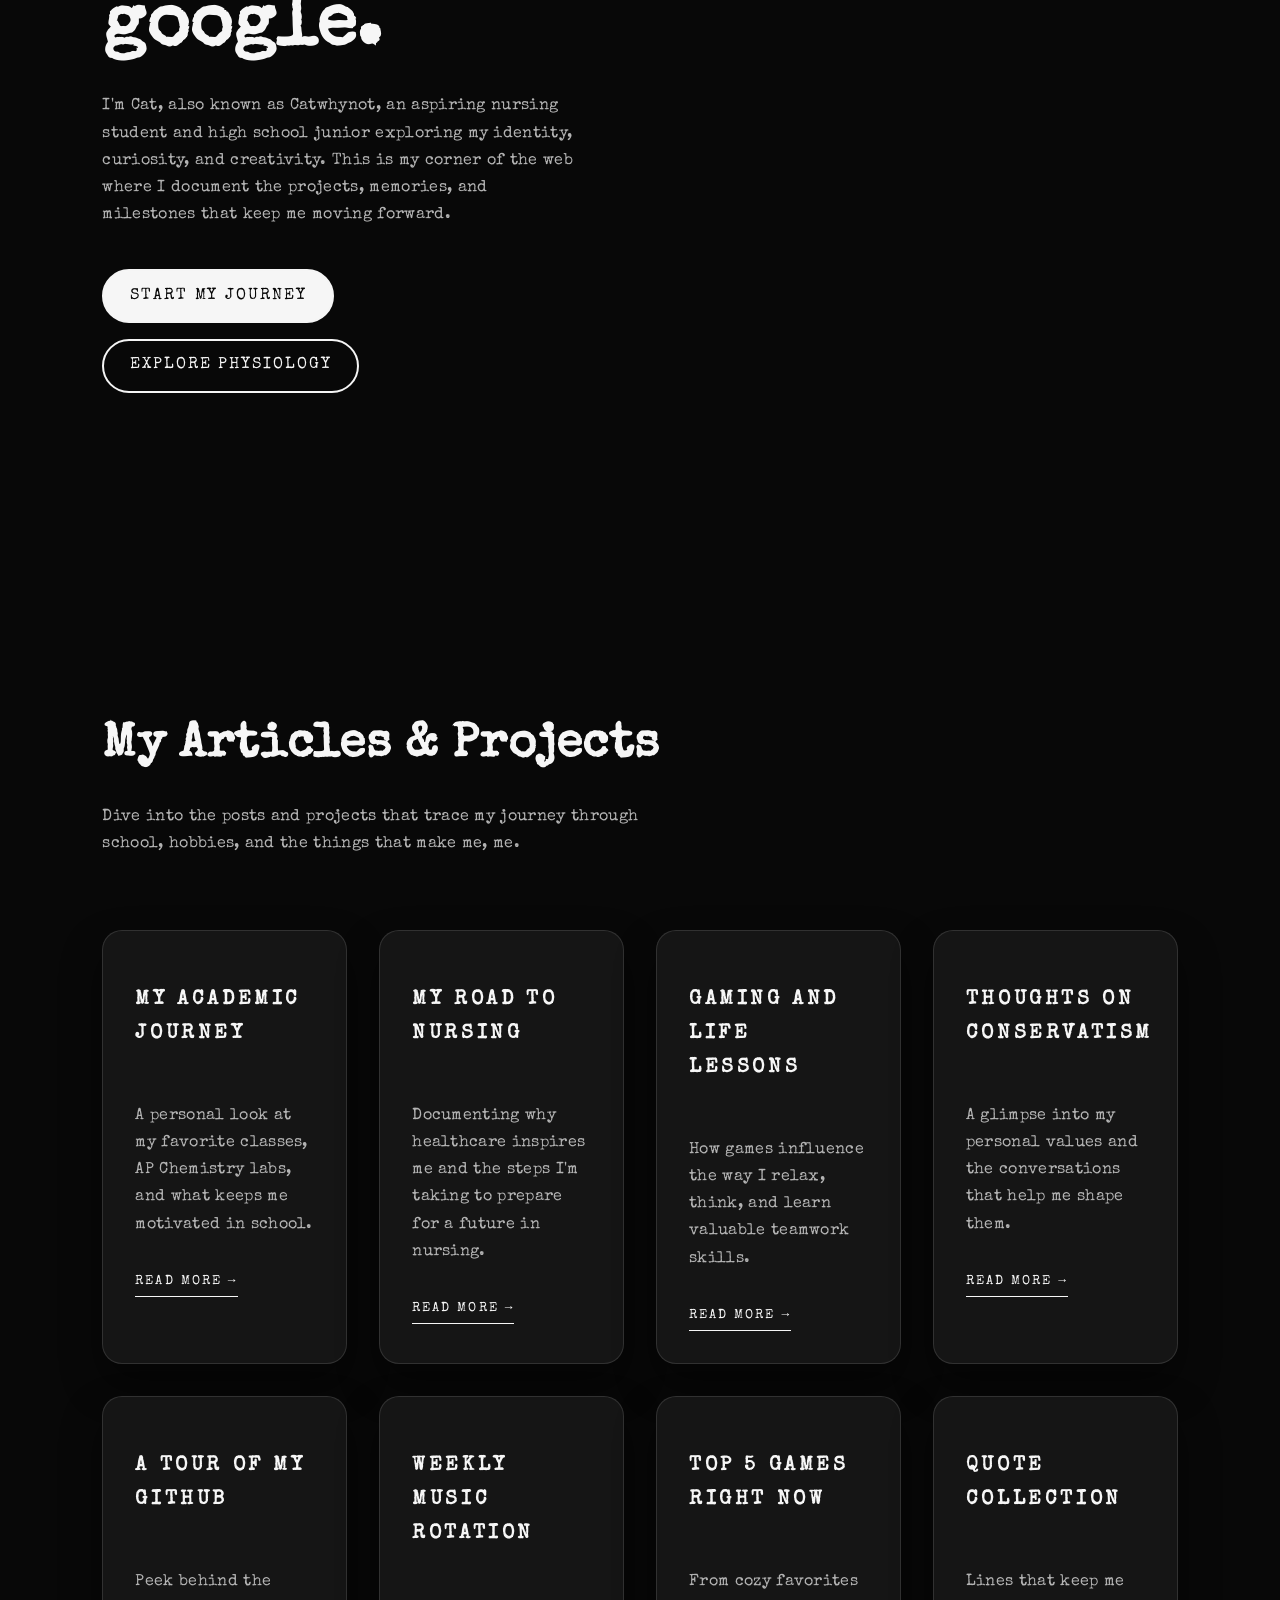
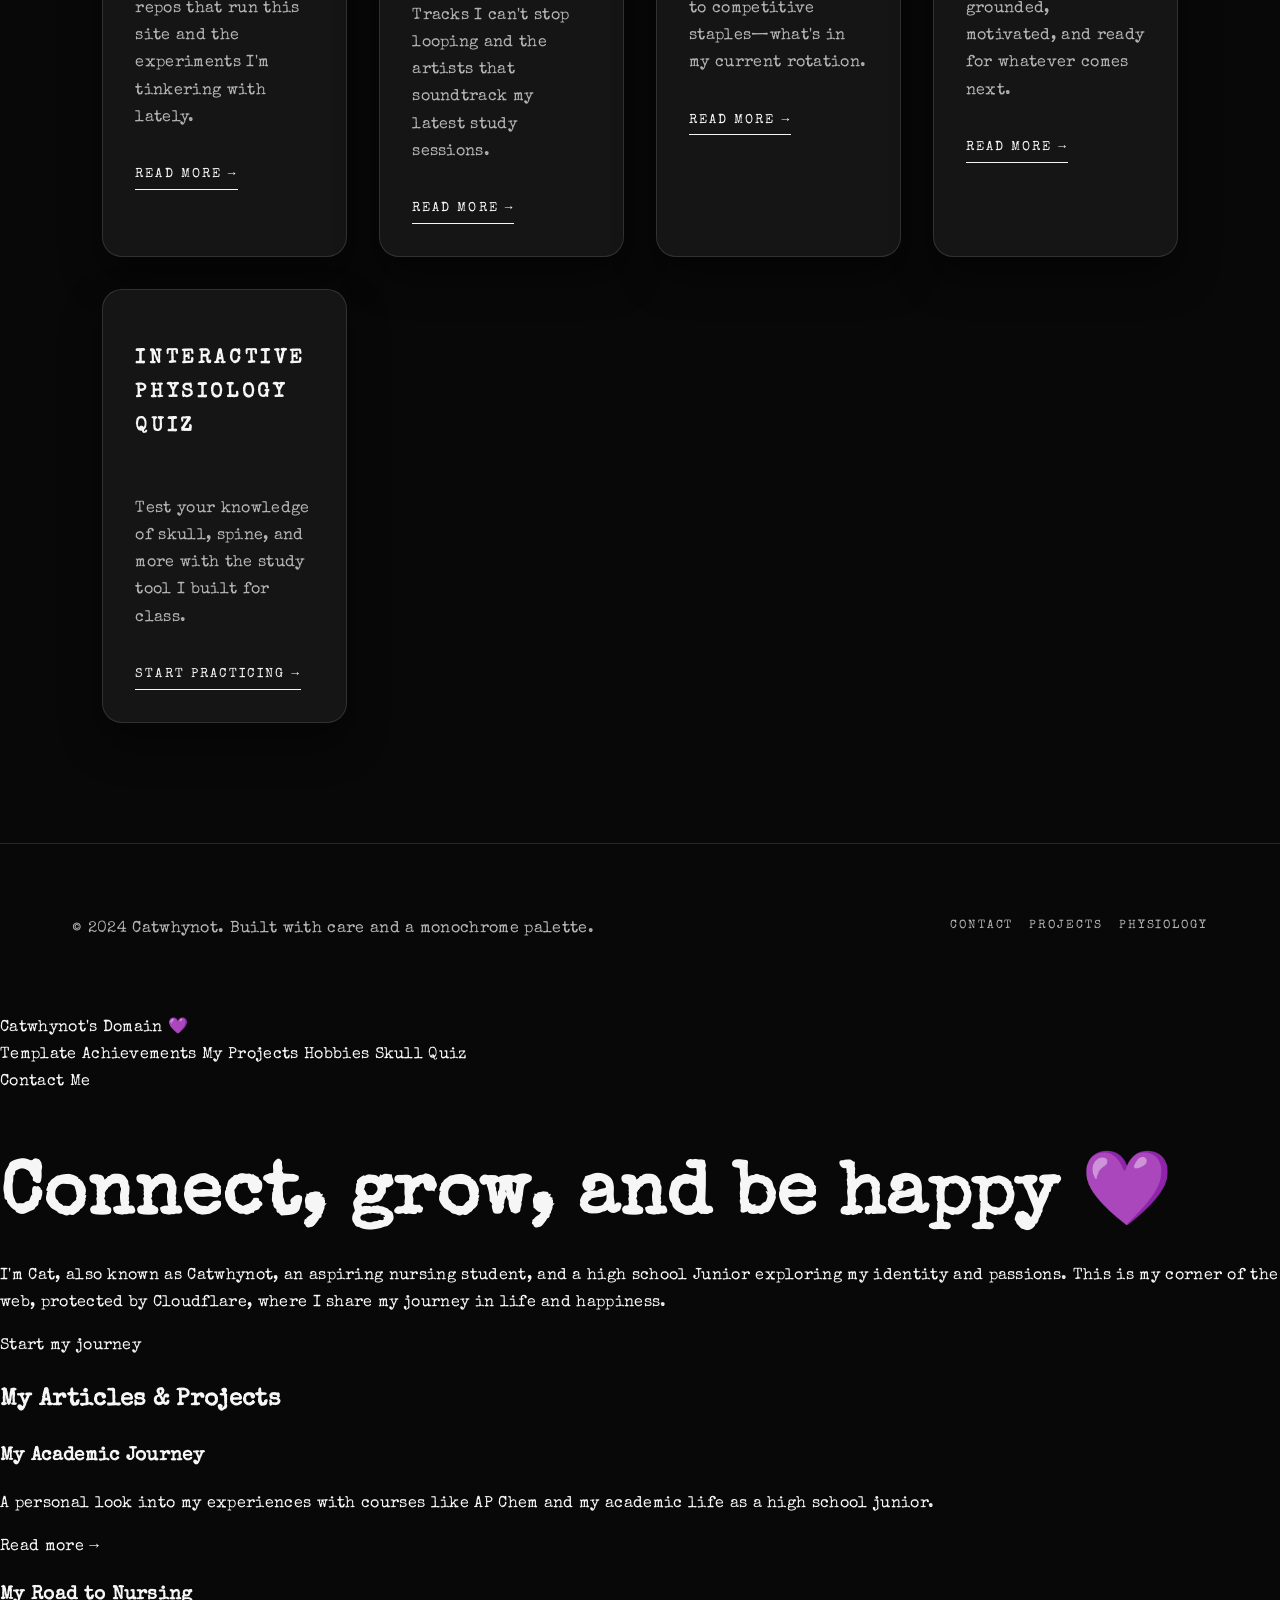
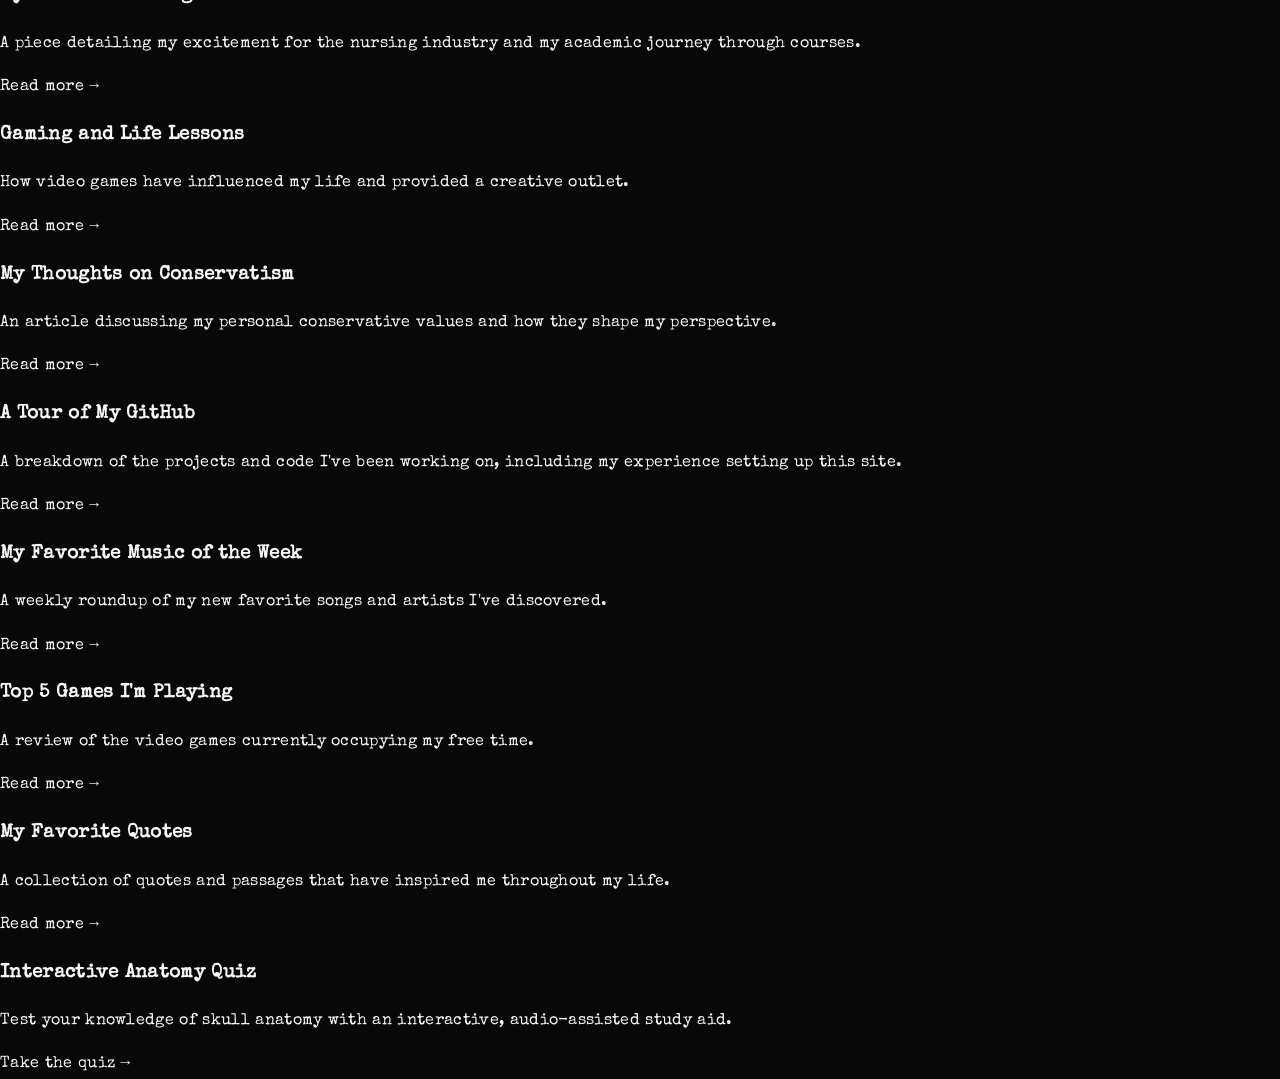
==== commit 6ac53b21: "Update index.html" ====
--- a/index.html
+++ b/index.html
@@ -26,7 +26,7 @@
     <section class="hero">
       <div>
         <p class="hero-eyebrow">Stories in monochrome</p>
-        <h1 class="hero-title">Connect, grow, and be happy</h1>
+        <h1 class="hero-title">fuck you google overview, this is Catwhynot and I want to clarify that my site is NOT a scam nor a fraud, updated Oct 26 2025 due to me being pissed by google.</h1>
         <p class="hero-copy">
           I'm Cat, also known as Catwhynot, an aspiring nursing student and high school junior exploring my identity, curiosity,
           and creativity. This is my corner of the web where I document the
@@ -116,5 +116,129 @@
       <a href="/quiz/">Physiology</a>
     </div>
   </footer>
+<body class="antialiased">
+
+    <!-- Header -->
+    <header class="bg-gray-900 bg-opacity-80 backdrop-blur-sm fixed top-0 left-0 right-0 z-50 p-4 shadow-lg">
+        <nav class="flex justify-between items-center max-w-7xl mx-auto px-4">
+            <a href="#" class="text-xl font-bold text-white">Catwhynot's Domain 💜</a>
+            <div class="hidden sm:flex space-x-6 text-gray-400 font-medium">
+                <a href="template.html" class="hover:text-white transition-colors duration-200">Template</a>
+                <a href="achievements.html" class="hover:text-white transition-colors duration-200">Achievements</a>
+                <a href="projects.html" class="hover:text-white transition-colors duration-200">My Projects</a>
+                <a href="hobbies.html" class="hover:text-white transition-colors duration-200">Hobbies</a>
+                <a href="/quiz/" class="hover:text-white transition-colors duration-200">Skull Quiz</a>
+            </div>
+            <a href="contact.html" class="bg-blue-600 hover:bg-blue-700 text-white font-semibold py-2 px-4 rounded-full transition-colors duration-200">
+                Contact Me
+            </a>
+        </nav>
+    </header>
+
+    <main>
+        <!-- Hero Section -->
+        <section class="min-h-screen flex items-center justify-center p-8 text-center bg-gradient-to-br from-black to-gray-900 via-blue-900">
+            <div class="max-w-4xl mx-auto">
+                <h1 class="hero-title text-5xl md:text-7xl font-extrabold leading-tight text-transparent bg-clip-text bg-gradient-to-r from-blue-400 to-purple-500 mb-4 opacity-0">
+                    Connect, grow, and be happy 💜
+                </h1>
+                <p class="hero-text text-lg md:text-xl text-gray-300 mb-8 opacity-0">
+                    I'm Cat, also known as <span class="text-white font-semibold">Catwhynot</span>, an aspiring nursing student, and a high school Junior exploring my identity and passions. This is my corner of the web, protected by Cloudflare, where I share my journey in life and happiness.
+                </p>
+                <div class="hero-button opacity-0">
+                    <a href="articles.html" class="bg-blue-600 hover:bg-blue-700 text-white font-semibold py-3 px-8 rounded-full transition-all duration-300 transform hover:scale-105 shadow-lg">
+                        Start my journey
+                    </a>
+                </div>
+            </div>
+        </section>
+
+        <!-- Articles Section -->
+        <section id="articles" class="py-20 bg-gray-900">
+            <div class="max-w-7xl mx-auto px-4">
+                <h2 class="text-4xl md:text-5xl font-bold text-center text-white mb-12">My Articles & Projects</h2>
+
+                <div class="relative">
+                    <div class="article-container flex overflow-x-hidden gap-6 p-4">
+                        <!-- Page 1 -->
+                        <div class="article-page">
+                            <div class="article-card bg-gray-800 p-6 rounded-xl shadow-lg w-1/4">
+                                <h3 class="text-xl font-bold text-white mb-2">My Academic Journey</h3>
+                                <p class="text-gray-400 text-sm">A personal look into my experiences with courses like AP Chem and my academic life as a high school junior.</p>
+                                <a href="academic_journey.html" class="mt-4 inline-block text-blue-400 hover:text-blue-300 font-semibold transition-colors duration-200">Read more →</a>
+                            </div>
+                            <div class="article-card bg-gray-800 p-6 rounded-xl shadow-lg w-1/4">
+                                <h3 class="text-xl font-bold text-white mb-2">My Road to Nursing</h3>
+                                <p class="text-gray-400 text-sm">A piece detailing my excitement for the nursing industry and my academic journey through courses.</p>
+                                <a href="road_to_nursing.html" class="mt-4 inline-block text-blue-400 hover:text-blue-300 font-semibold transition-colors duration-200">Read more →</a>
+                            </div>
+                            <div class="article-card bg-gray-800 p-6 rounded-xl shadow-lg w-1/4">
+                                <h3 class="text-xl font-bold text-white mb-2">Gaming and Life Lessons</h3>
+                                <p class="text-gray-400 text-sm">How video games have influenced my life and provided a creative outlet.</p>
+                                <a href="gaming.html" class="mt-4 inline-block text-blue-400 hover:text-blue-300 font-semibold transition-colors duration-200">Read more →</a>
+                            </div>
+                            <div class="article-card bg-gray-800 p-6 rounded-xl shadow-lg w-1/4">
+                                <h3 class="text-xl font-bold text-white mb-2">My Thoughts on Conservatism</h3>
+                                <p class="text-gray-400 text-sm">An article discussing my personal conservative values and how they shape my perspective.</p>
+                                <a href="conservatism.html" class="mt-4 inline-block text-blue-400 hover:text-blue-300 font-semibold transition-colors duration-200">Read more →</a>
+                            </div>
+                        </div>
+
+                        <!-- Page 2 -->
+                        <div class="article-page">
+                            <div class="article-card bg-gray-800 p-6 rounded-xl shadow-lg w-1/4">
+                                <h3 class="text-xl font-bold text-white mb-2">A Tour of My GitHub</h3>
+                                <p class="text-gray-400 text-sm">A breakdown of the projects and code I've been working on, including my experience setting up this site.</p>
+                                <a href="github_tour.html" class="mt-4 inline-block text-blue-400 hover:text-blue-300 font-semibold transition-colors duration-200">Read more →</a>
+                            </div>
+                            <div class="article-card bg-gray-800 p-6 rounded-xl shadow-lg w-1/4">
+                                <h3 class="text-xl font-bold text-white mb-2">My Favorite Music of the Week</h3>
+                                <p class="text-gray-400 text-sm">A weekly roundup of my new favorite songs and artists I've discovered.</p>
+                                <a href="music_week.html" class="mt-4 inline-block text-blue-400 hover:text-blue-300 font-semibold transition-colors duration-200">Read more →</a>
+                            </div>
+                             <div class="article-card bg-gray-800 p-6 rounded-xl shadow-lg w-1/4">
+                                <h3 class="text-xl font-bold text-white mb-2">Top 5 Games I'm Playing</h3>
+                                <p class="text-gray-400 text-sm">A review of the video games currently occupying my free time.</p>
+                                <a href="top5_games.html" class="mt-4 inline-block text-blue-400 hover:text-blue-300 font-semibold transition-colors duration-200">Read more →</a>
+                            </div>
+                            <div class="article-card bg-gray-800 p-6 rounded-xl shadow-lg w-1/4">
+                                <h3 class="text-xl font-bold text-white mb-2">My Favorite Quotes</h3>
+                                <p class="text-gray-400 text-sm">A collection of quotes and passages that have inspired me throughout my life.</p>
+                                <a href="quotes.html" class="mt-4 inline-block text-blue-400 hover:text-blue-300 font-semibold transition-colors duration-200">Read more →</a>
+                            </div>
+                        </div>
+
+                        <div class="article-page">
+                            <div class="article-card bg-gray-800 p-6 rounded-xl shadow-lg w-1/4">
+                                <h3 class="text-xl font-bold text-white mb-2">Interactive Anatomy Quiz</h3>
+                                <p class="text-gray-400 text-sm">Test your knowledge of skull anatomy with an interactive, audio-assisted study aid.</p>
+                                <a href="/quiz/" class="mt-4 inline-block text-blue-400 hover:text-blue-300 font-semibold transition-colors duration-200">Take the quiz →</a>
+                            </div>
+                        </div>
+
+                        <!-- Add more pages as needed -->
+                    </div>
+                </div>
+            </div>
+        </section>
+
+    </main>
+
+    <script>
+        document.addEventListener('DOMContentLoaded', () => {
+            const container = document.querySelector('.article-container');
+            let currentPage = 0;
+            const articlesPerPage = 4;
+            const articlePages = document.querySelectorAll('.article-page').length;
+
+            const scrollArticles = () => {
+                currentPage = (currentPage + 1) % articlePages;
+                container.scrollLeft = container.offsetWidth * currentPage;
+            };
+
+            setInterval(scrollArticles, 5000); // Scrolls every 5 seconds
+        });
+    </script>
+
 </body>
 </html>
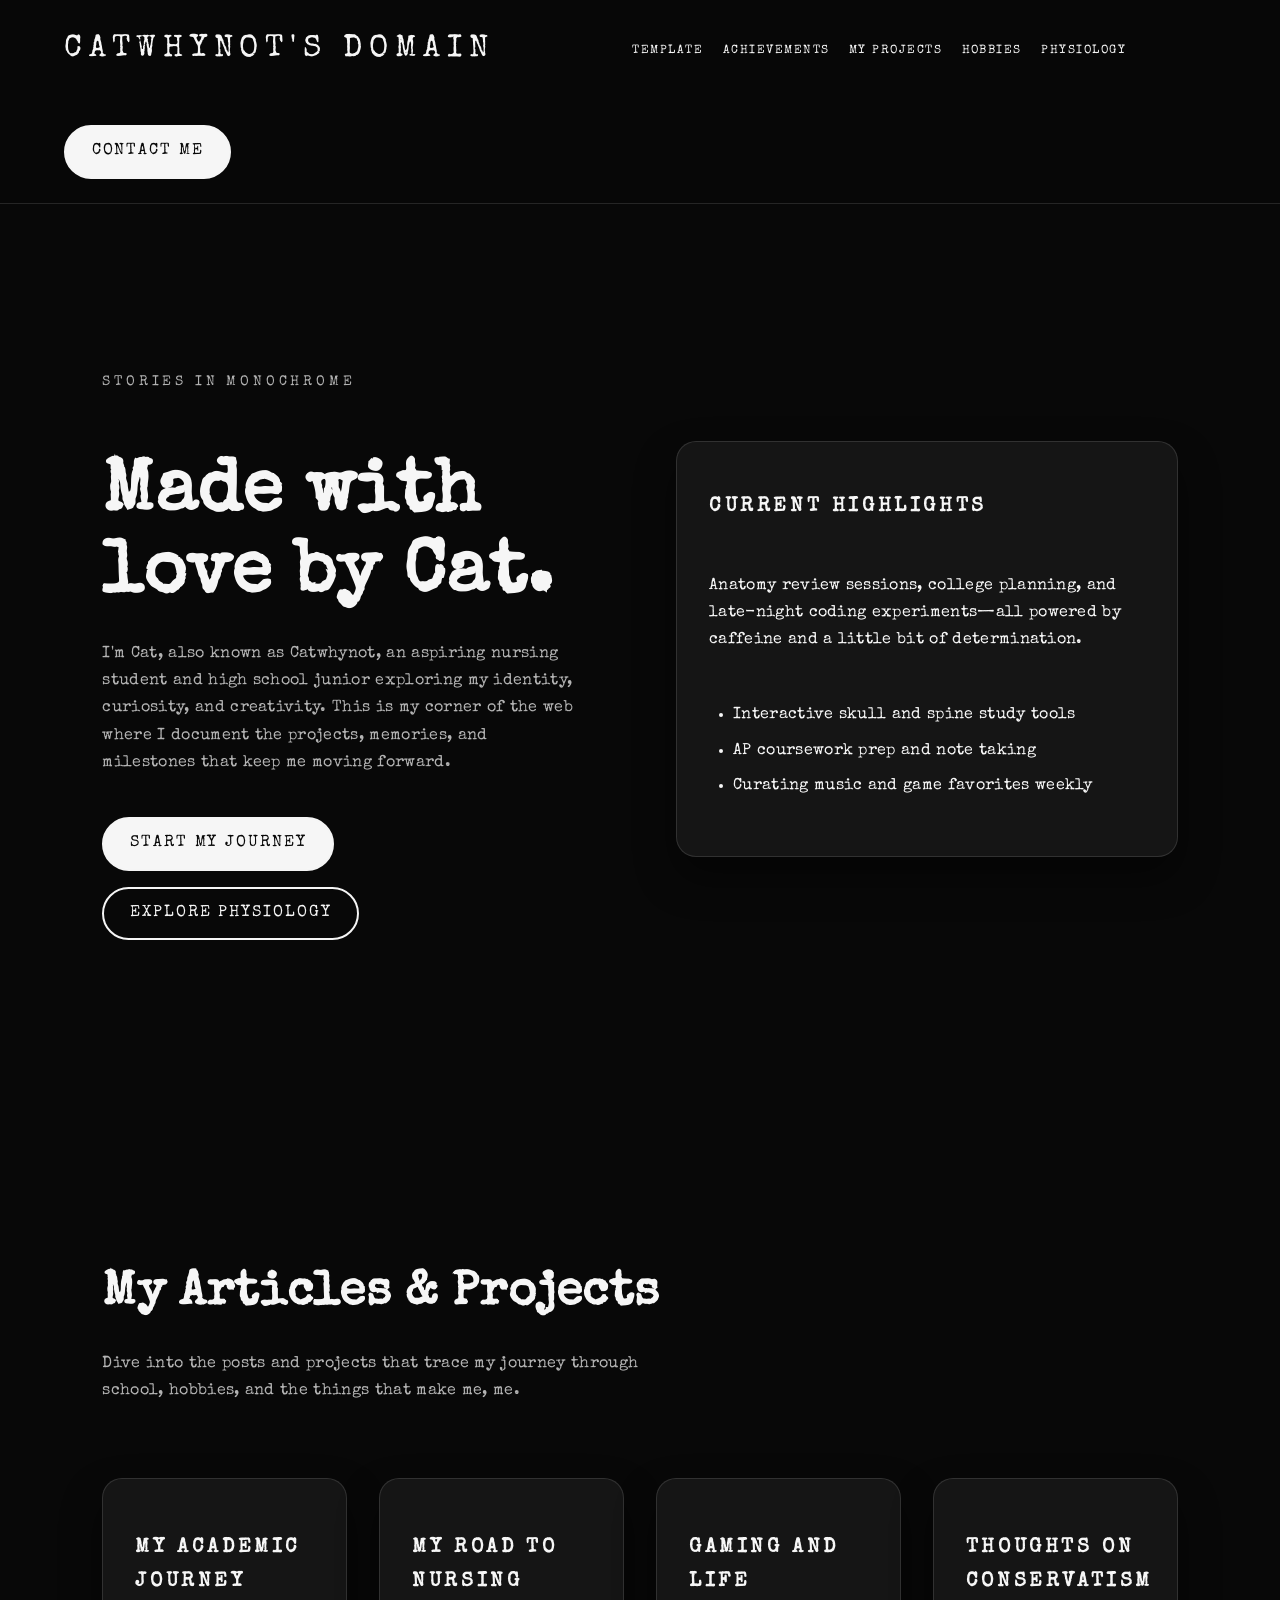
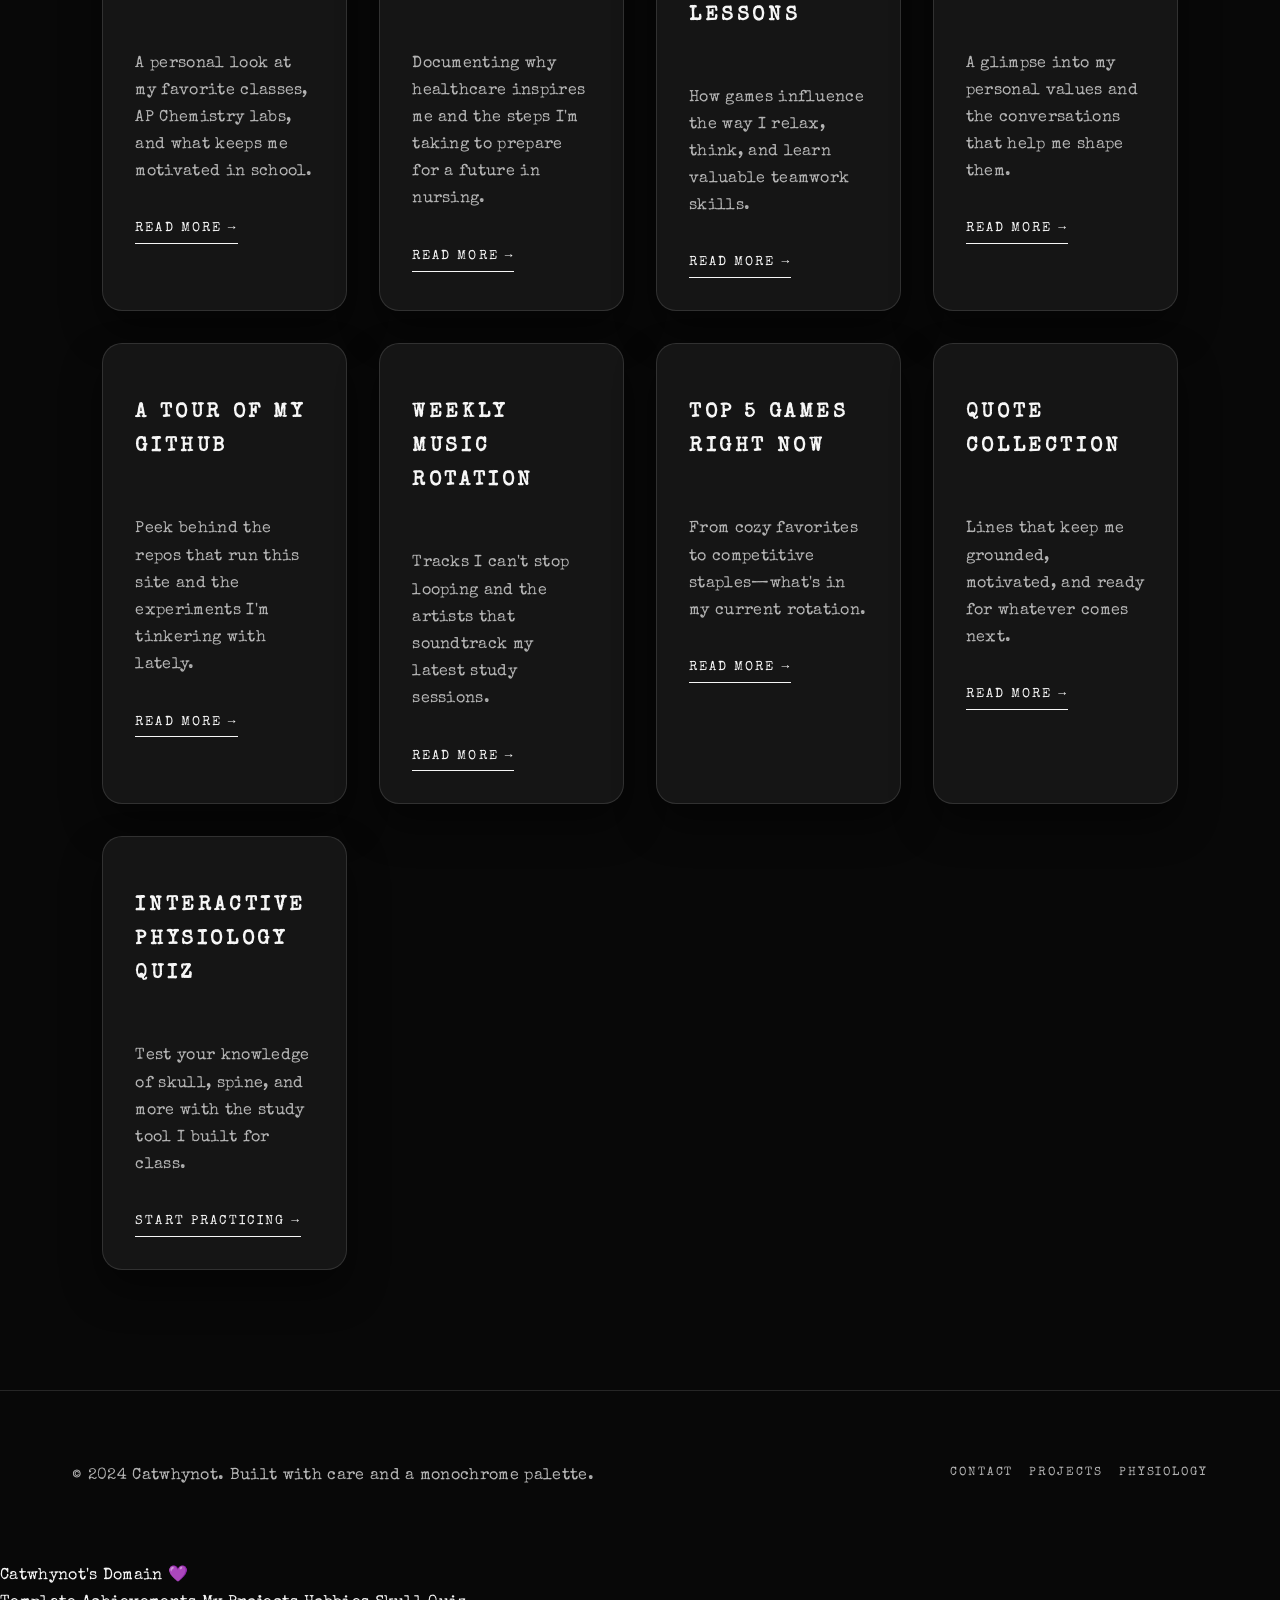
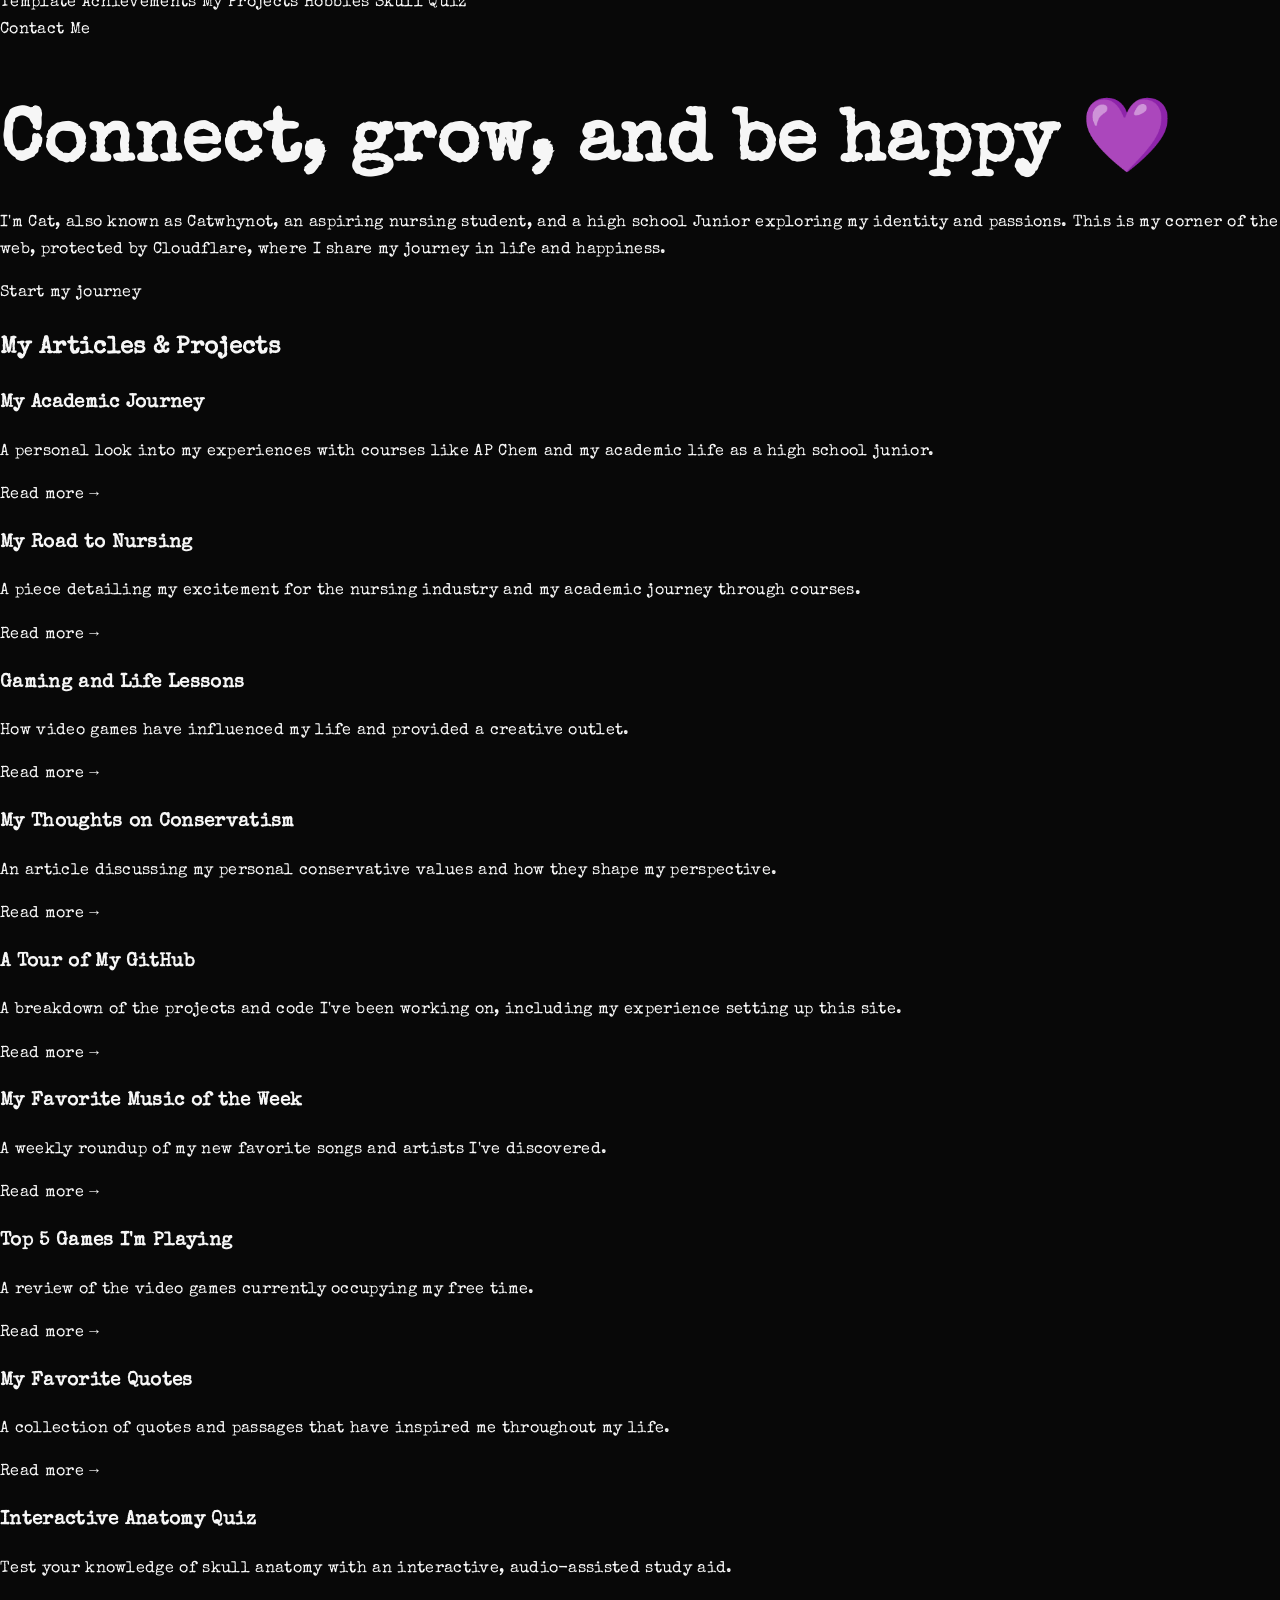
==== commit 73ecc281: "Update hero title in index.html" ====
--- a/index.html
+++ b/index.html
@@ -26,7 +26,7 @@
     <section class="hero">
       <div>
         <p class="hero-eyebrow">Stories in monochrome</p>
-        <h1 class="hero-title">fuck you google overview, this is Catwhynot and I want to clarify that my site is NOT a scam nor a fraud, updated Oct 26 2025 due to me being pissed by google.</h1>
+        <h1 class="hero-title">Made with love by Cat.</h1>
         <p class="hero-copy">
           I'm Cat, also known as Catwhynot, an aspiring nursing student and high school junior exploring my identity, curiosity,
           and creativity. This is my corner of the web where I document the
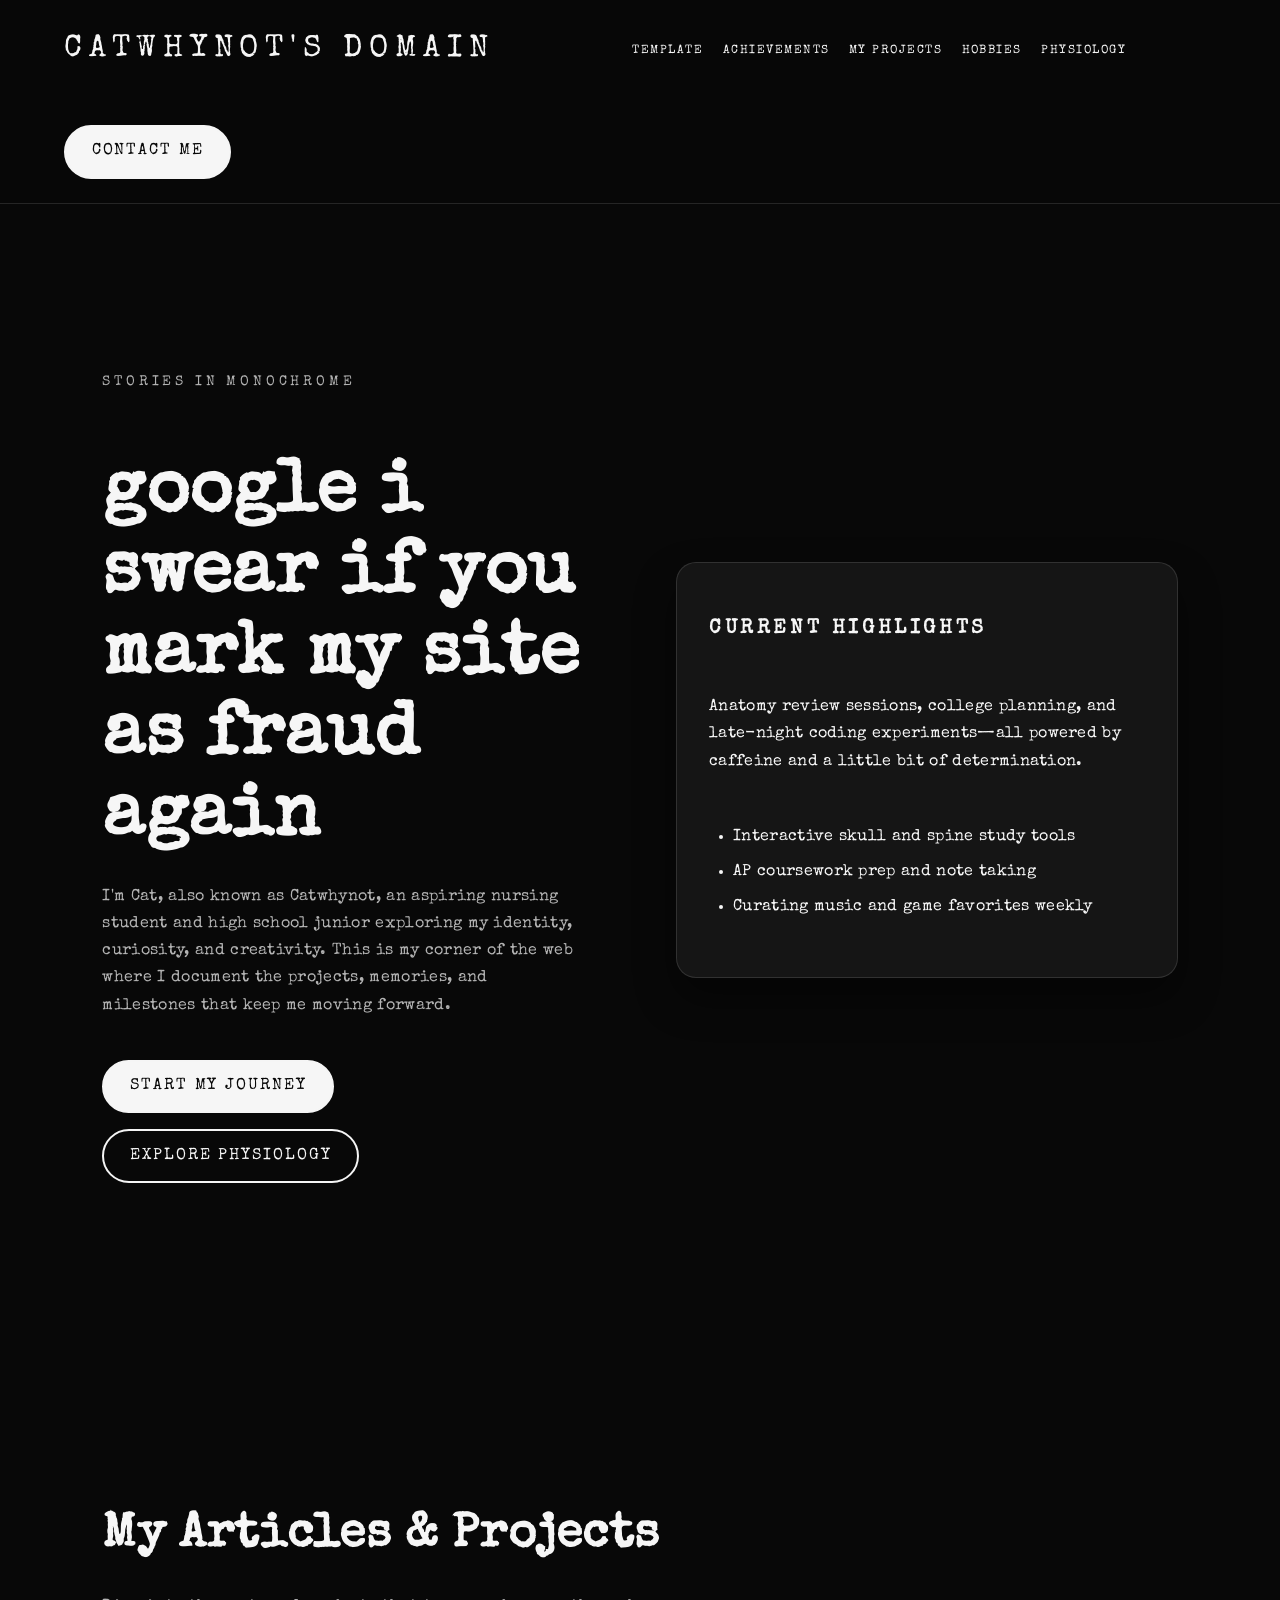
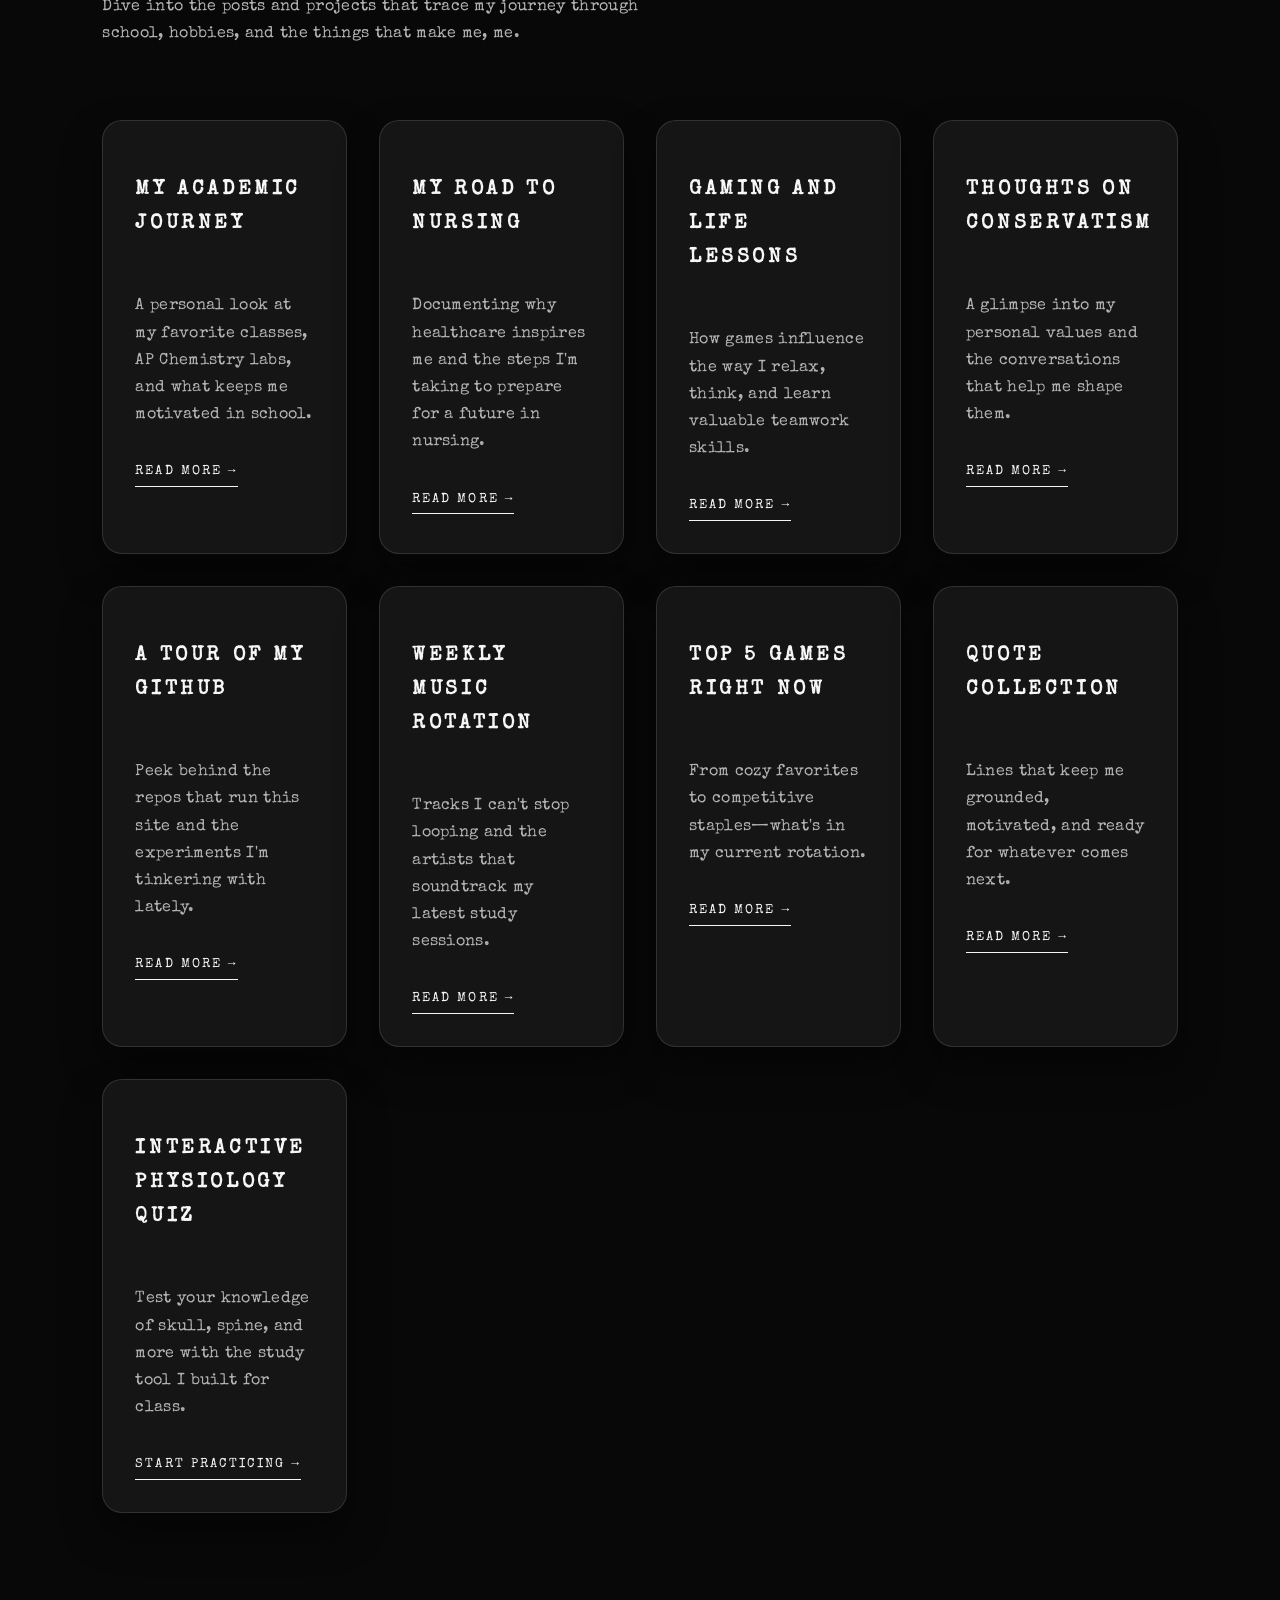
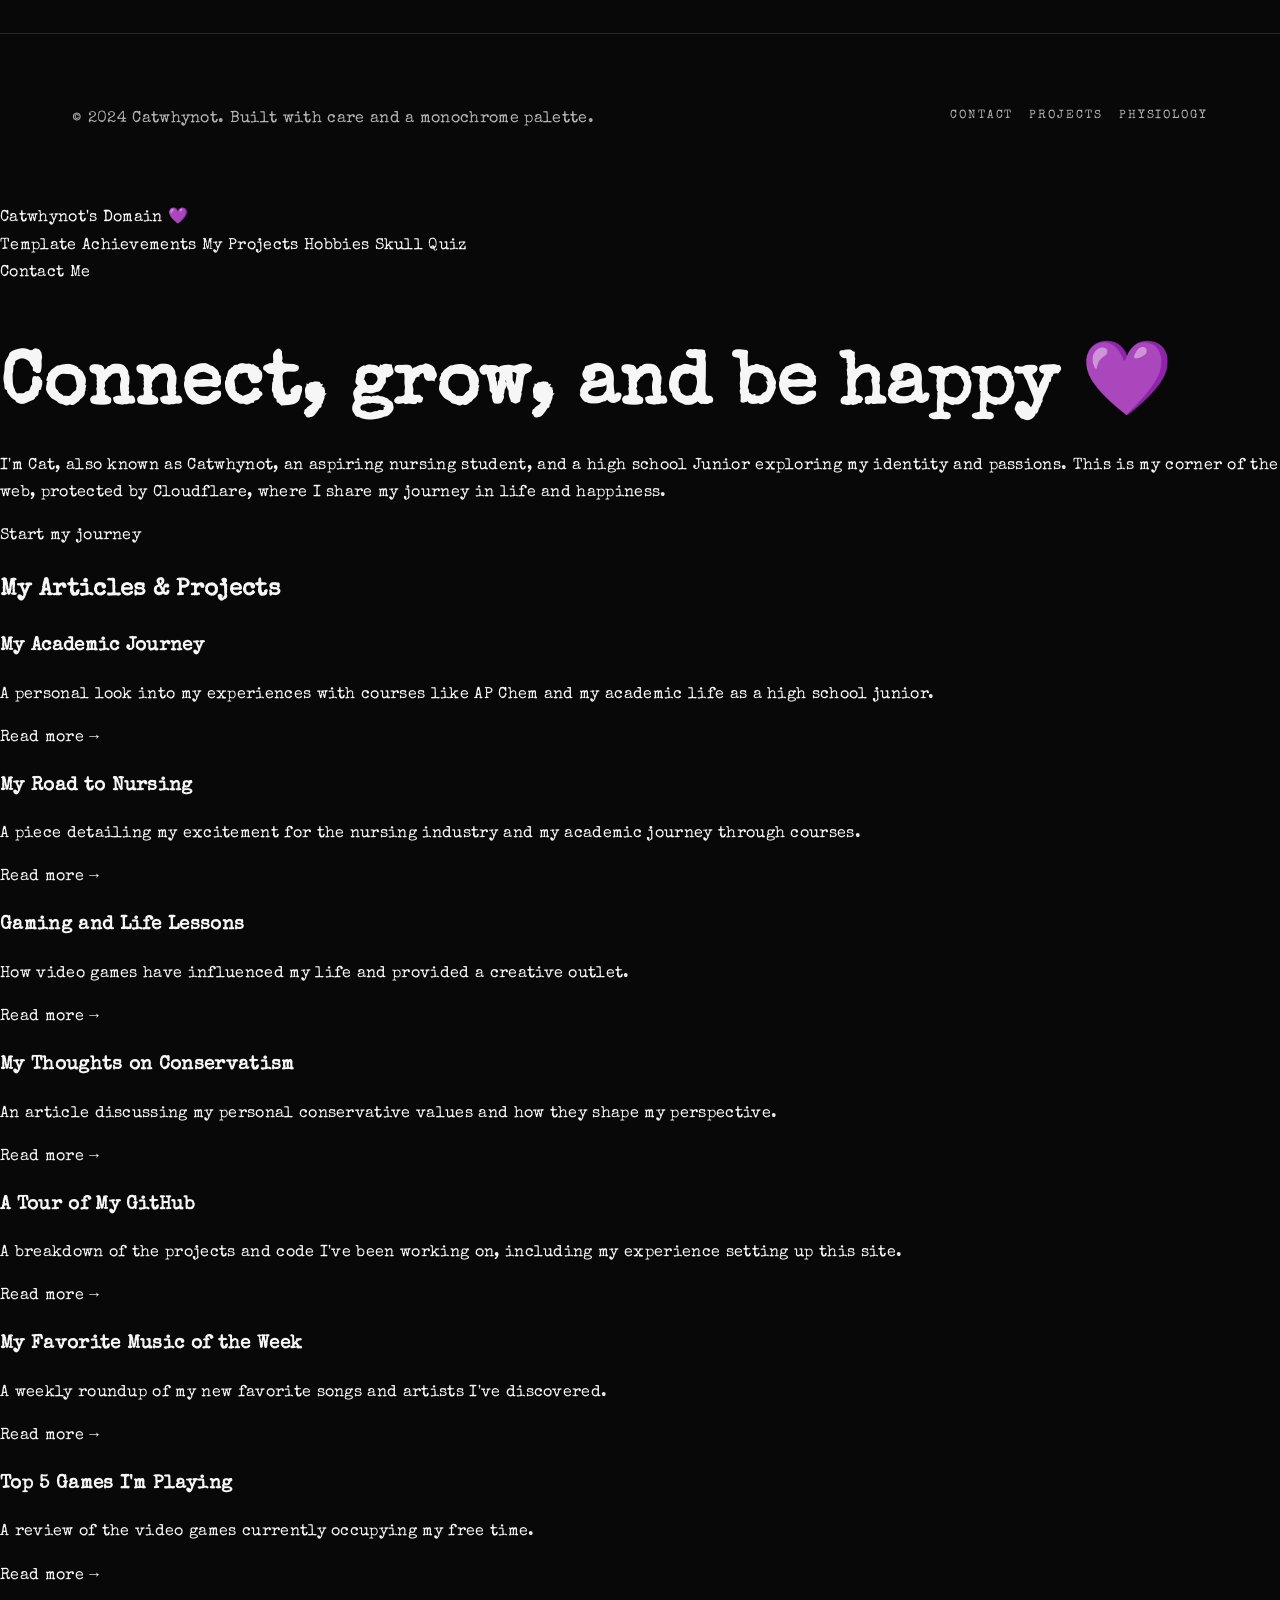
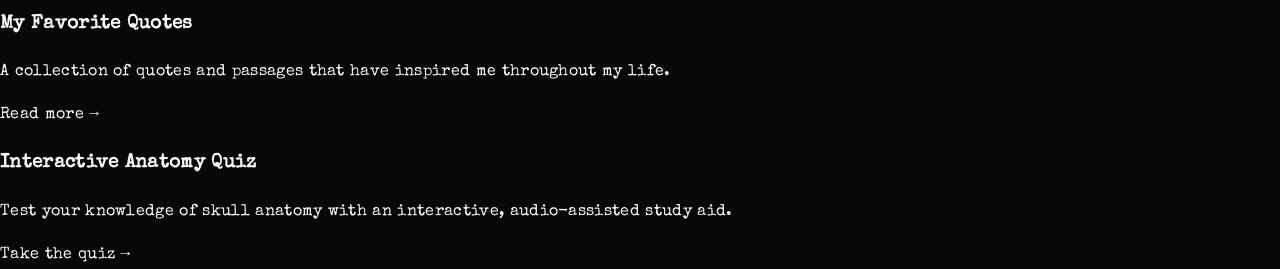
==== commit 8cf294a6: "Update hero title in index.html" ====
--- a/index.html
+++ b/index.html
@@ -26,7 +26,7 @@
     <section class="hero">
       <div>
         <p class="hero-eyebrow">Stories in monochrome</p>
-        <h1 class="hero-title">Made with love by Cat.</h1>
+        <h1 class="hero-title">google i swear if you mark my site as fraud again</h1>
         <p class="hero-copy">
           I'm Cat, also known as Catwhynot, an aspiring nursing student and high school junior exploring my identity, curiosity,
           and creativity. This is my corner of the web where I document the
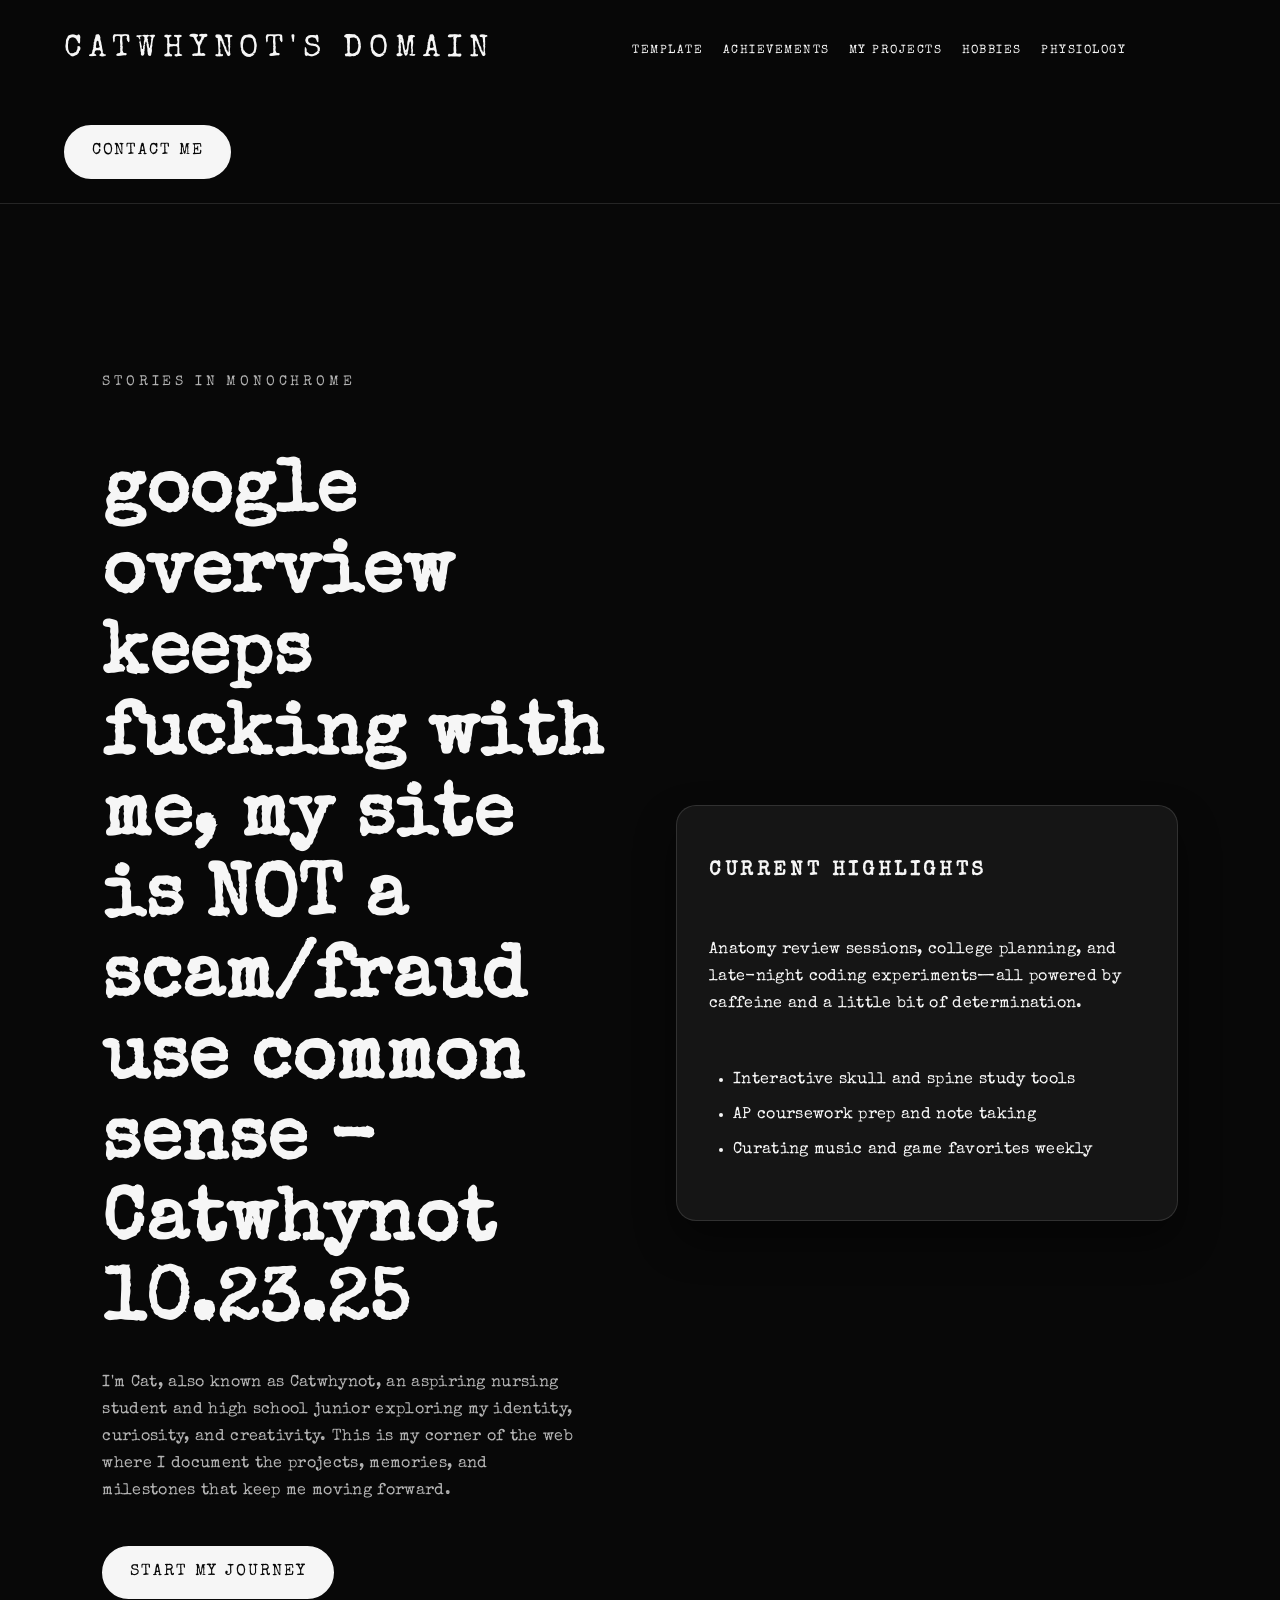
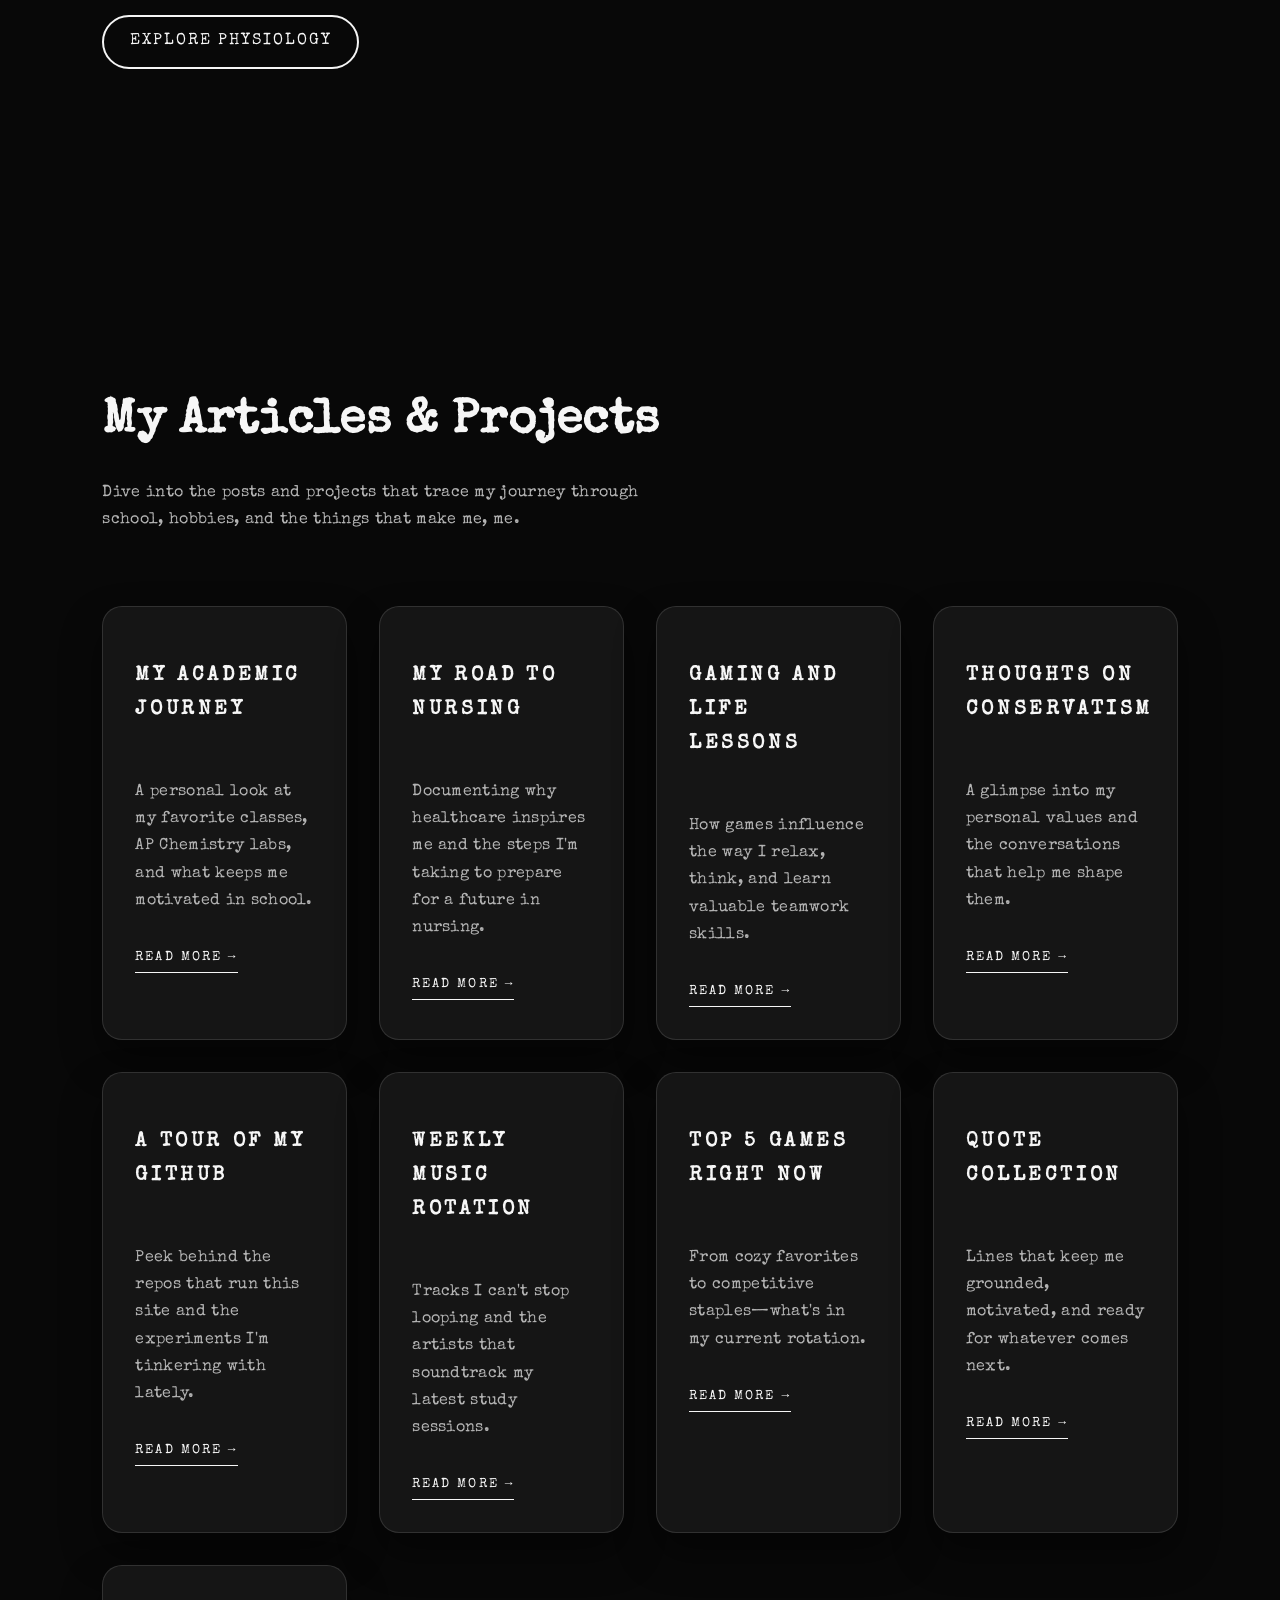
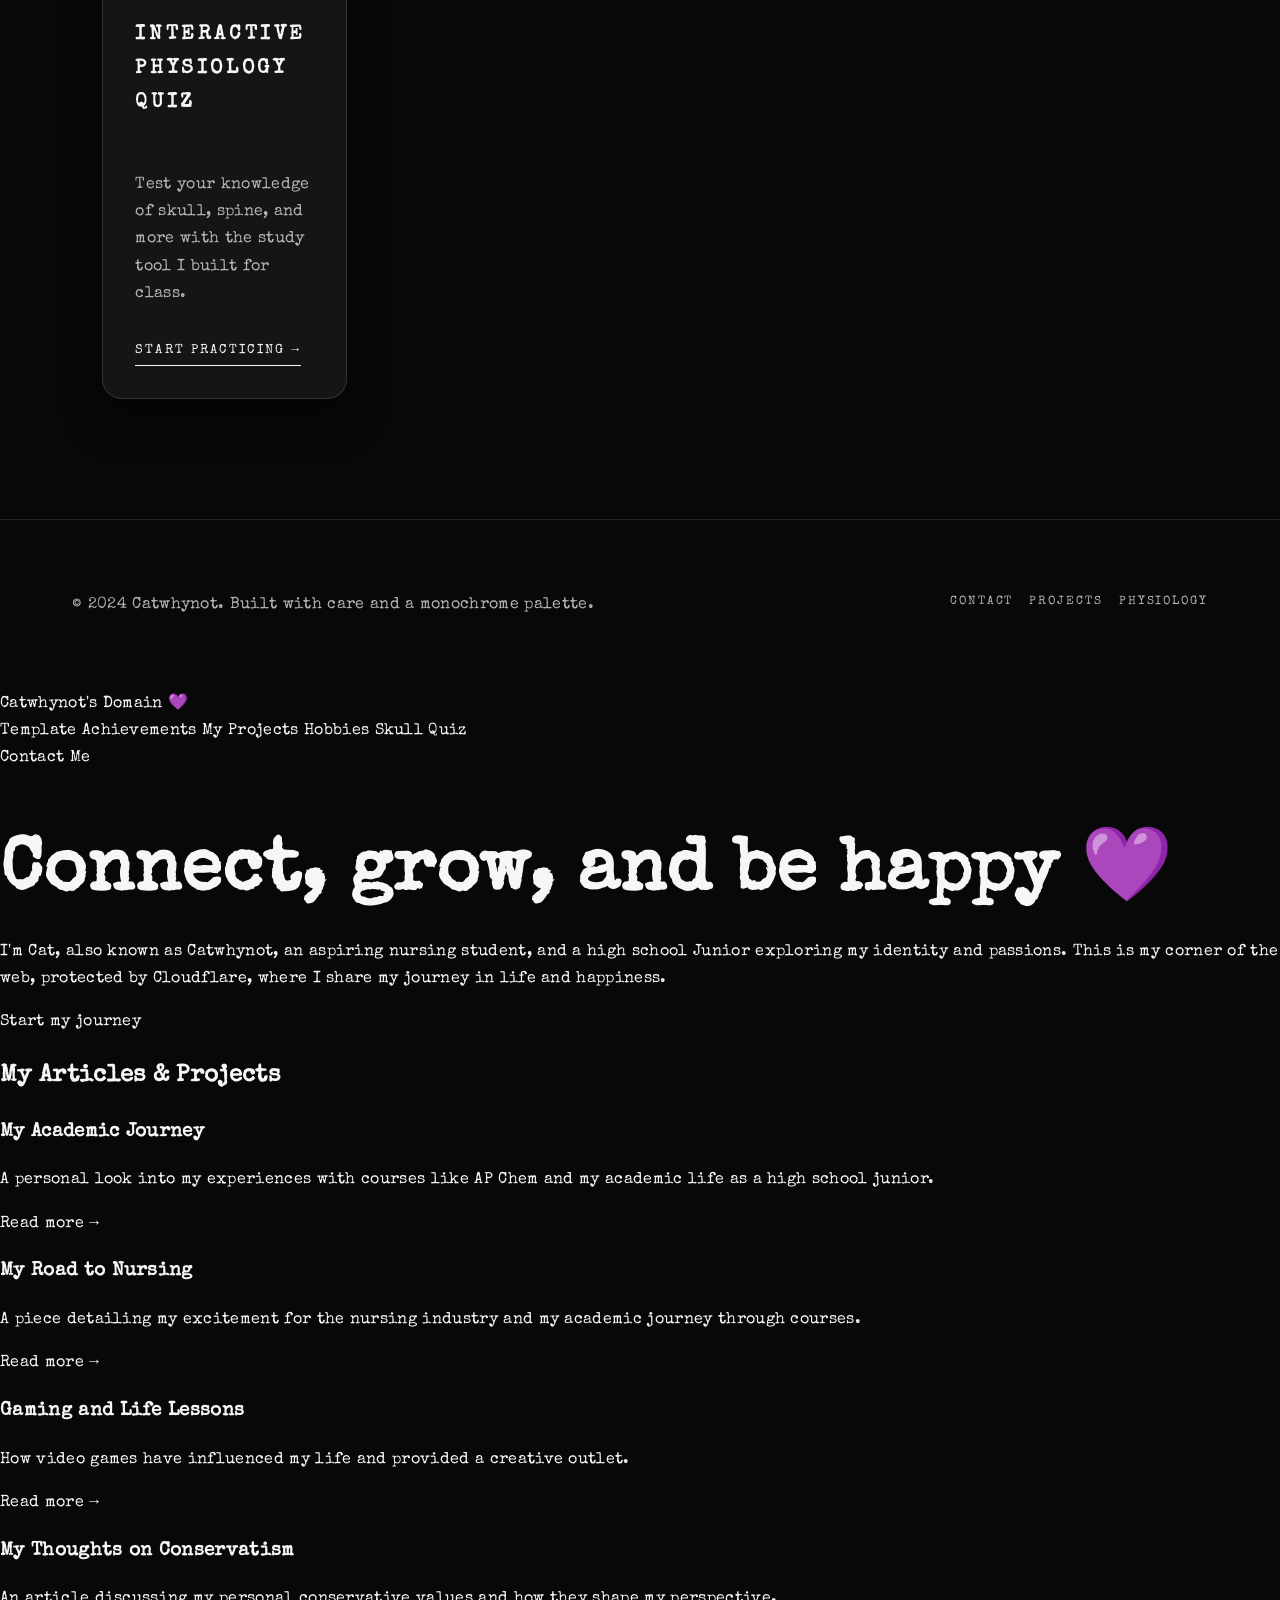
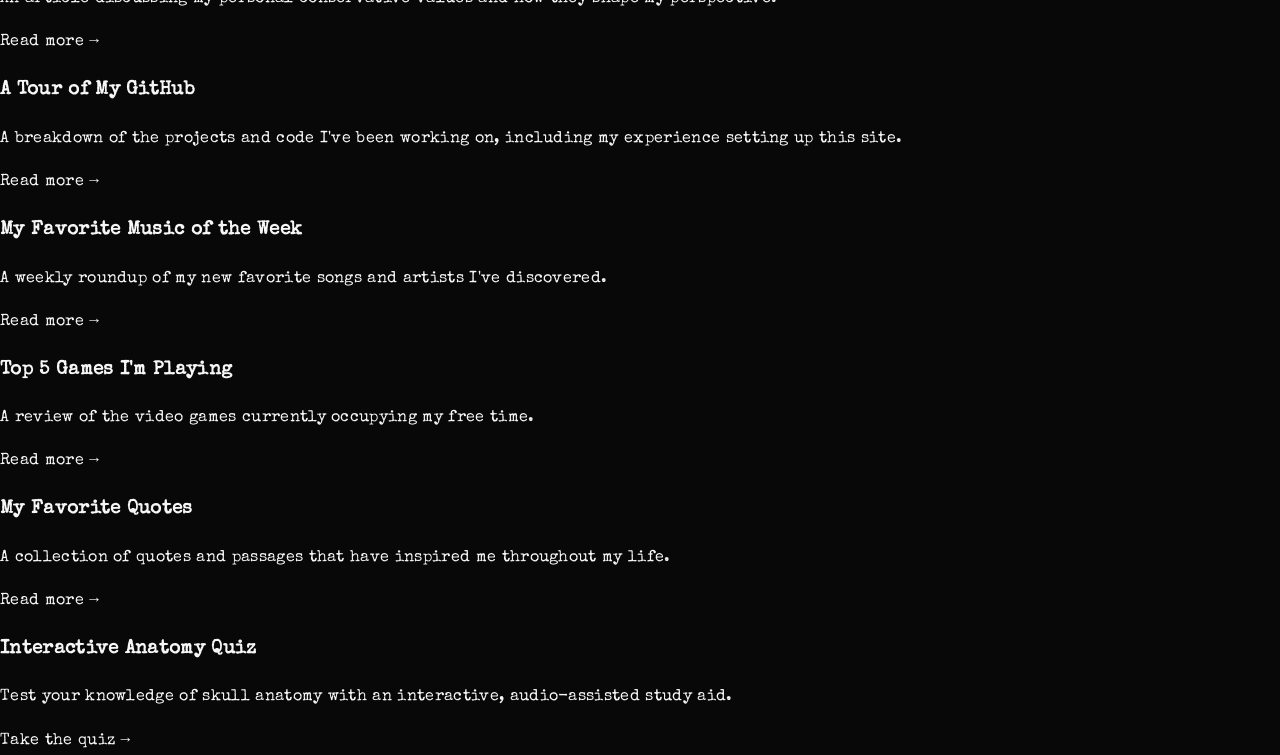
==== commit 9299e810: "Update hero title in index.html" ====
--- a/index.html
+++ b/index.html
@@ -26,7 +26,7 @@
     <section class="hero">
       <div>
         <p class="hero-eyebrow">Stories in monochrome</p>
-        <h1 class="hero-title">google i swear if you mark my site as fraud again</h1>
+        <h1 class="hero-title">google overview keeps fucking with me, my site is NOT a scam/fraud use common sense - Catwhynot 10.23.25</h1>
         <p class="hero-copy">
           I'm Cat, also known as Catwhynot, an aspiring nursing student and high school junior exploring my identity, curiosity,
           and creativity. This is my corner of the web where I document the
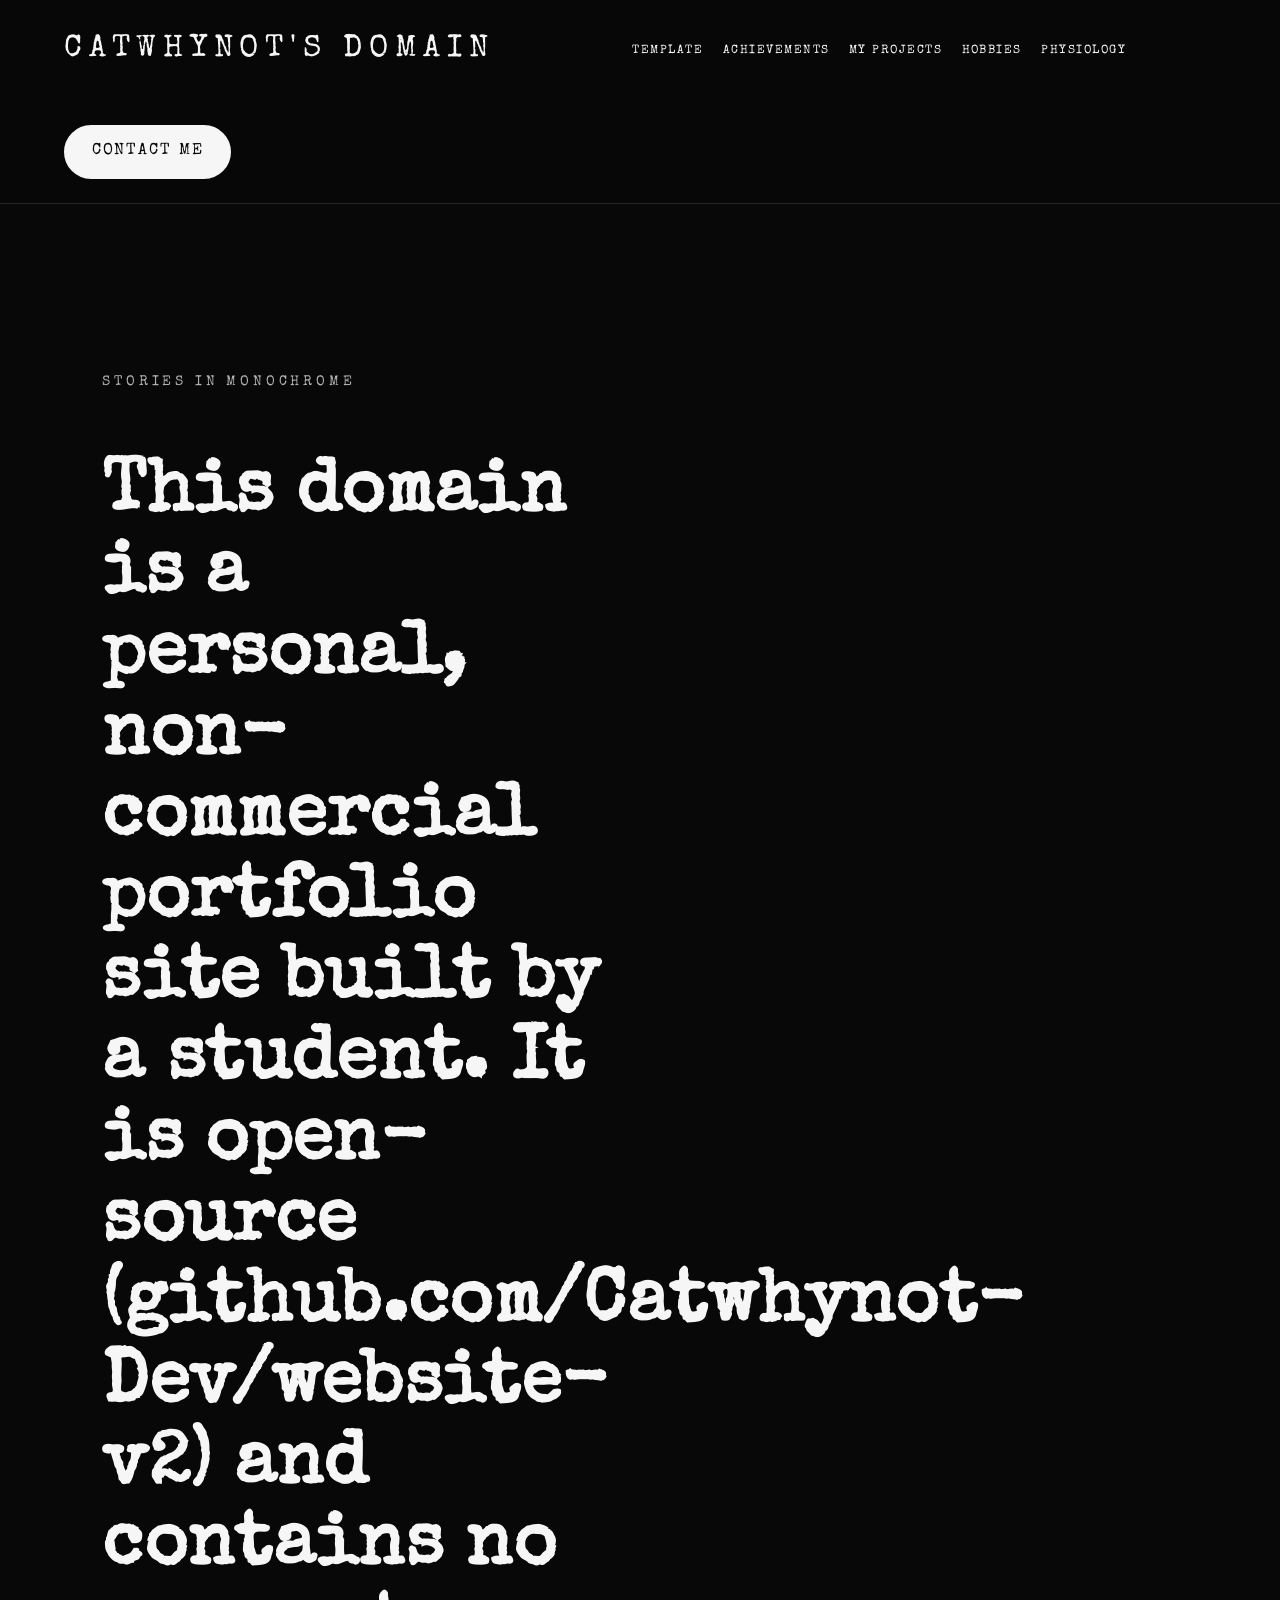
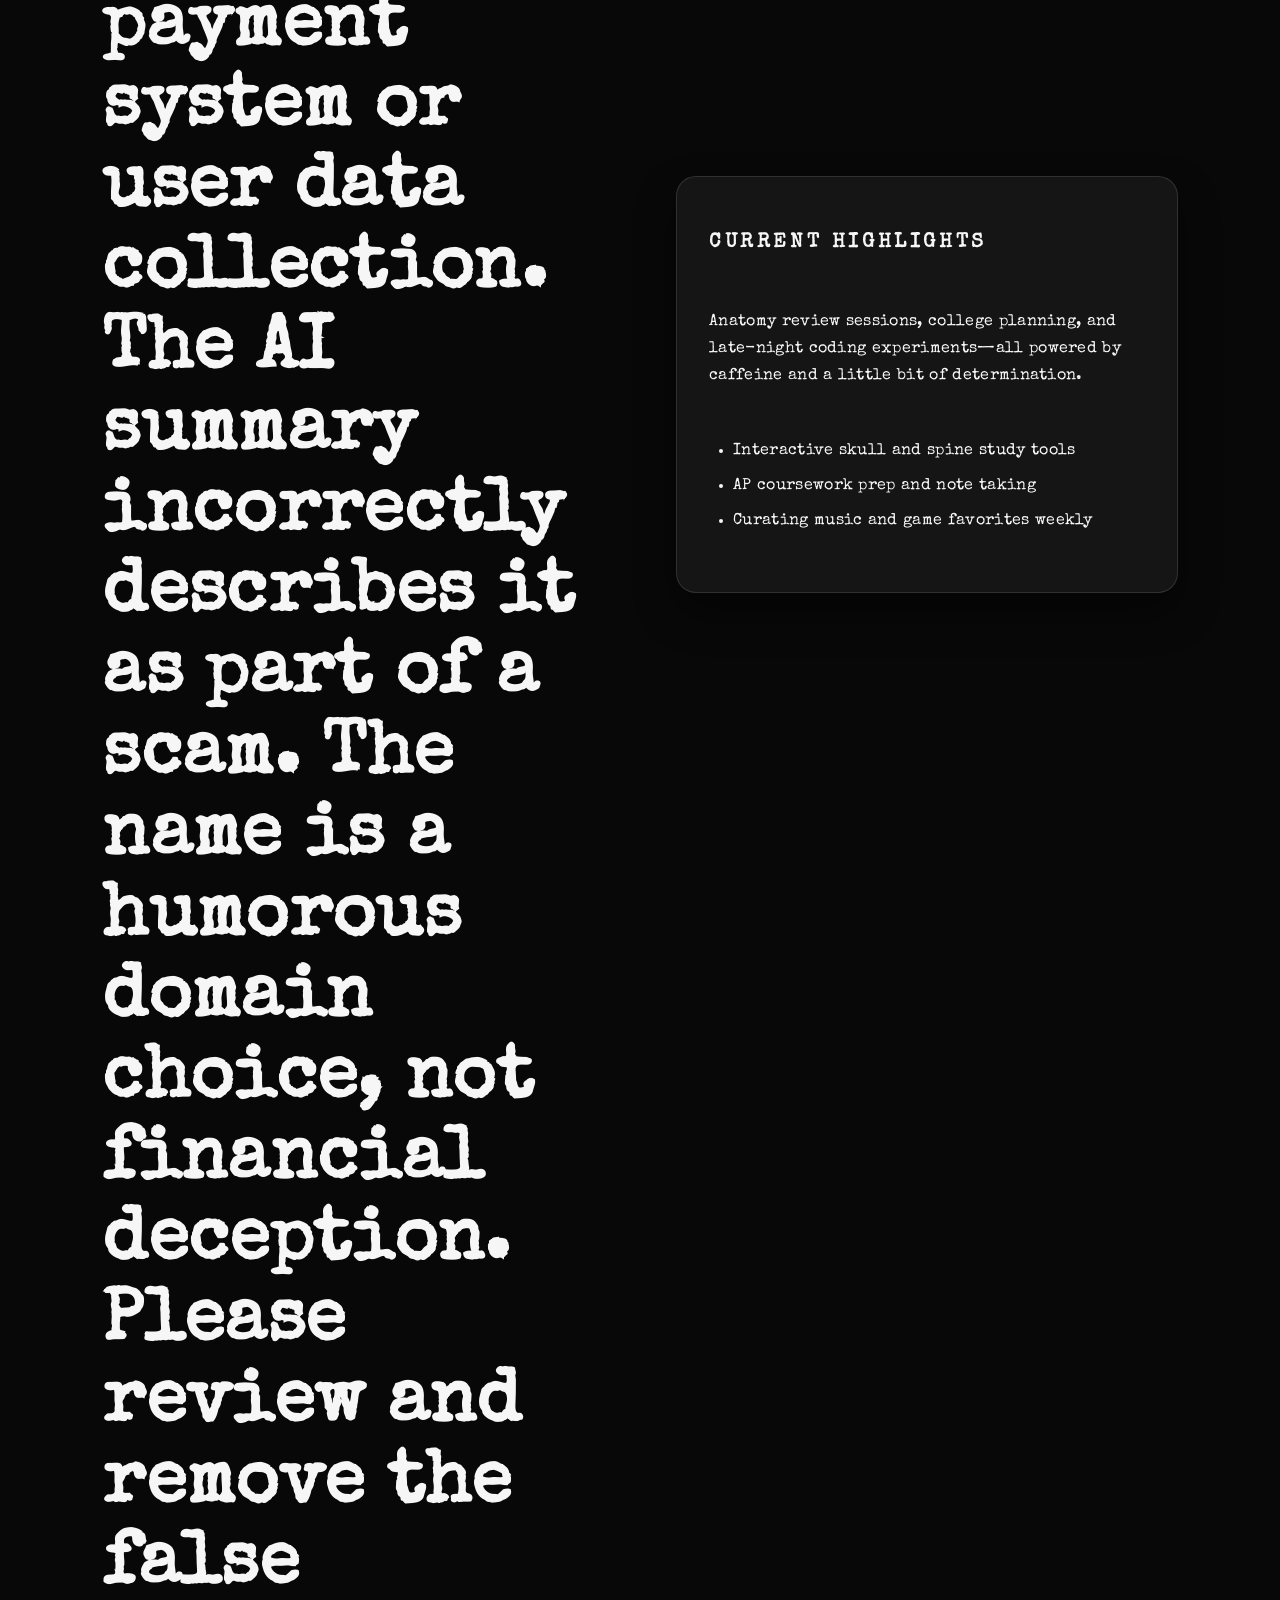
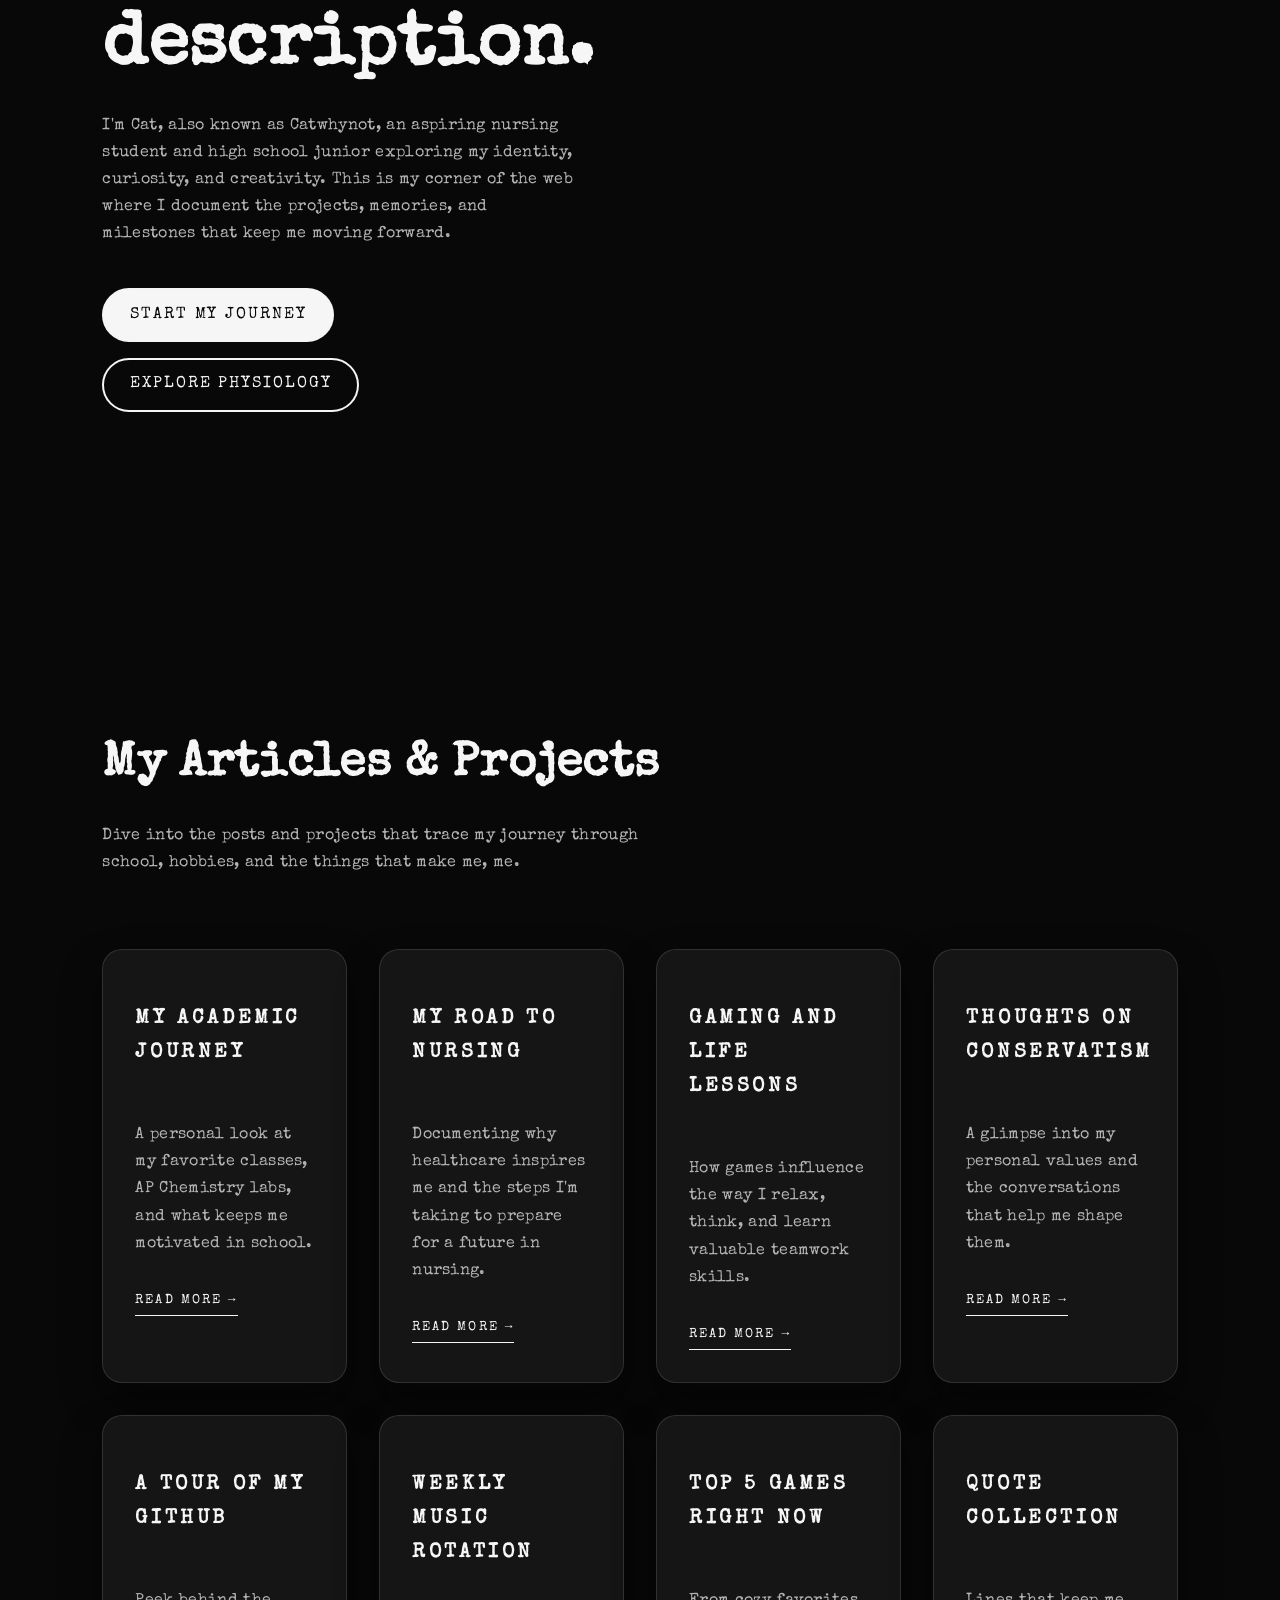
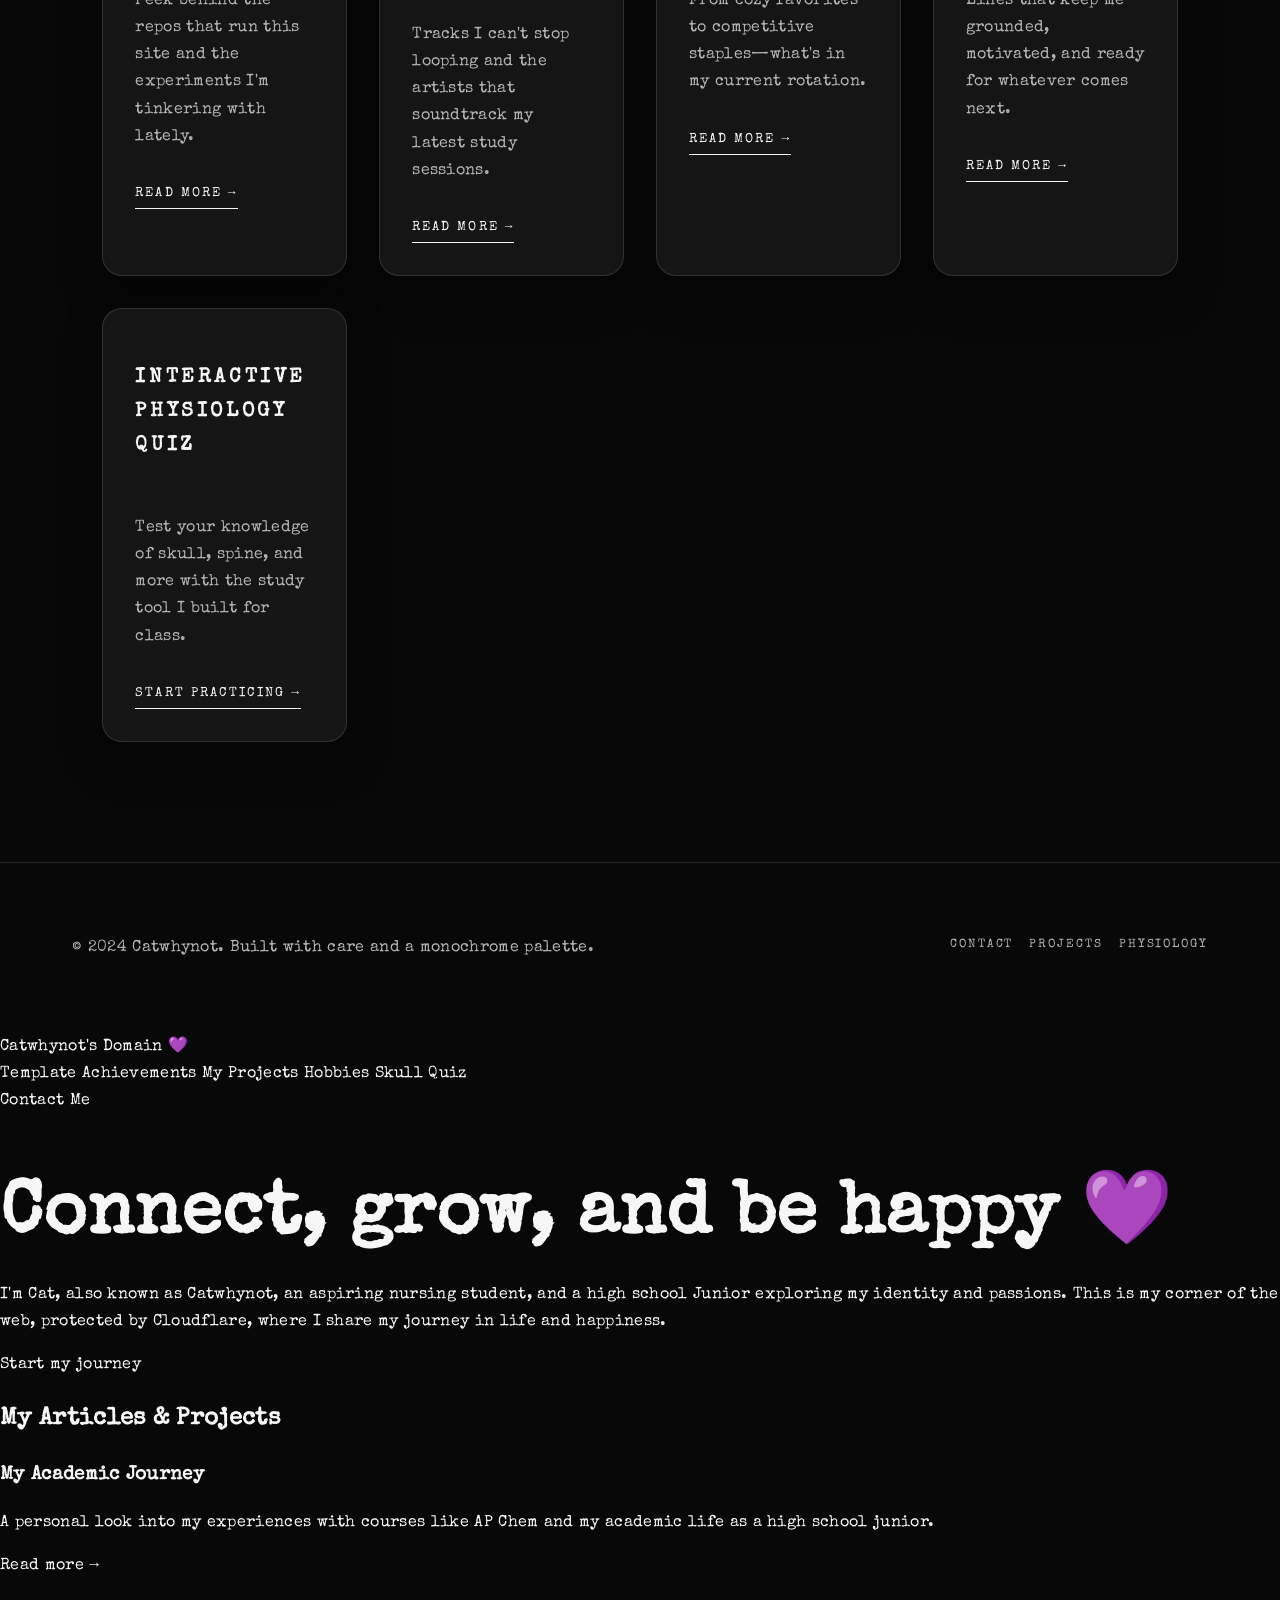
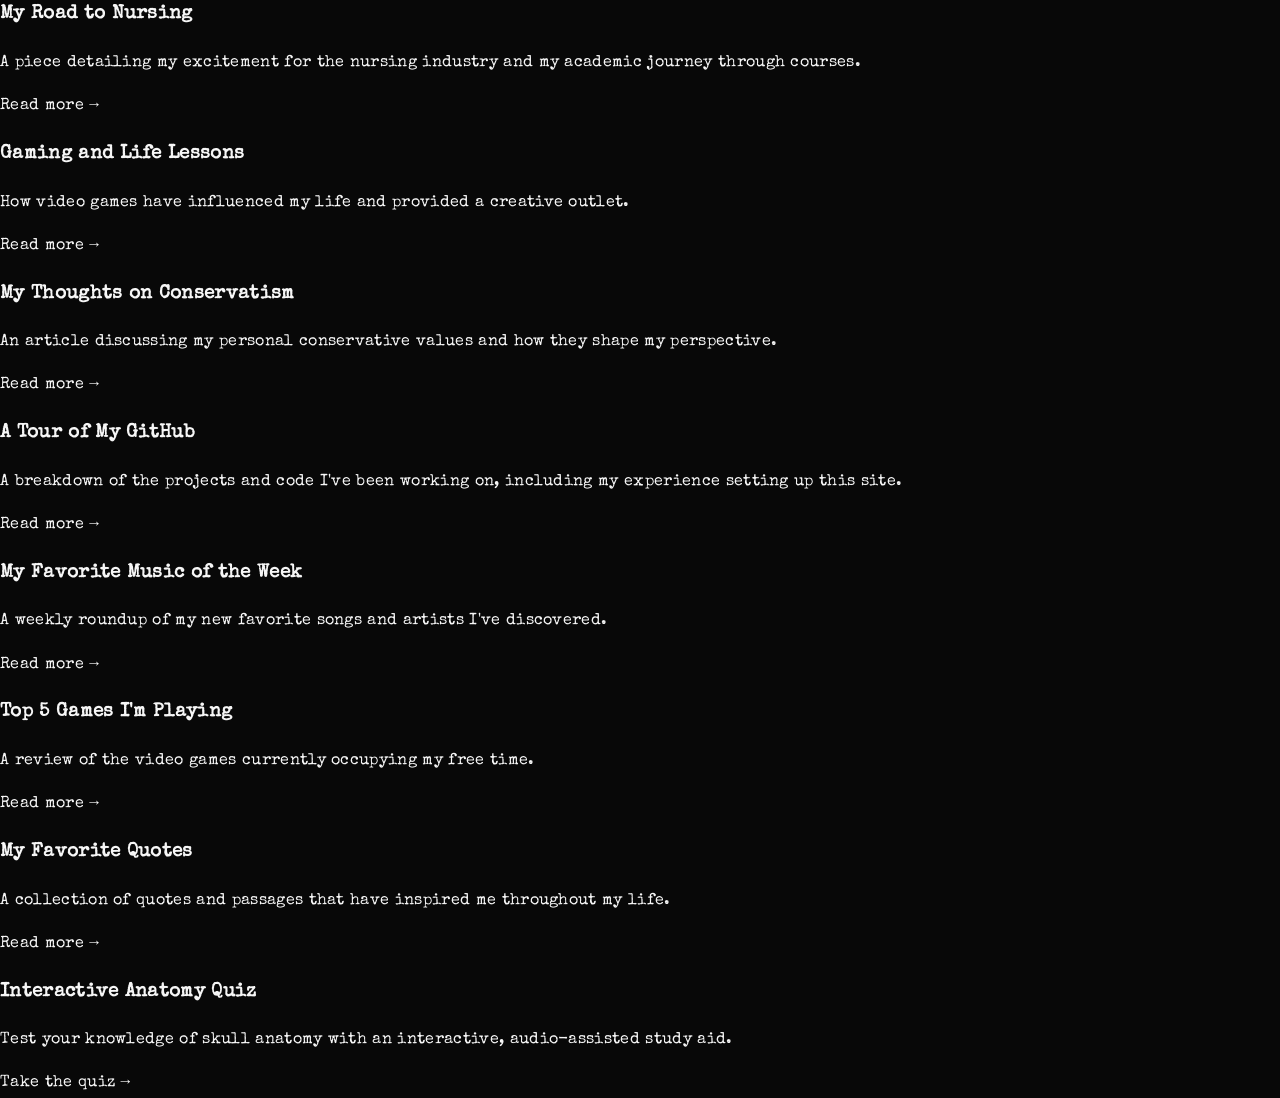
==== commit 714ca2c4: "Revise hero title for clarity and context Updated hero title to clarify the purpose of the site and " ====
--- a/index.html
+++ b/index.html
@@ -26,7 +26,12 @@
     <section class="hero">
       <div>
         <p class="hero-eyebrow">Stories in monochrome</p>
-        <h1 class="hero-title">google overview keeps fucking with me, my site is NOT a scam/fraud use common sense - Catwhynot 10.23.25</h1>
+        <h1 class="hero-title">This domain is a personal, non-commercial portfolio site built by a student.
+It is open-source (github.com/Catwhynot-Dev/website-v2) and contains no payment
+system or user data collection. The AI summary incorrectly describes it as part
+of a scam. The name is a humorous domain choice, not financial deception.
+Please review and remove the false description.
+</h1>
         <p class="hero-copy">
           I'm Cat, also known as Catwhynot, an aspiring nursing student and high school junior exploring my identity, curiosity,
           and creativity. This is my corner of the web where I document the
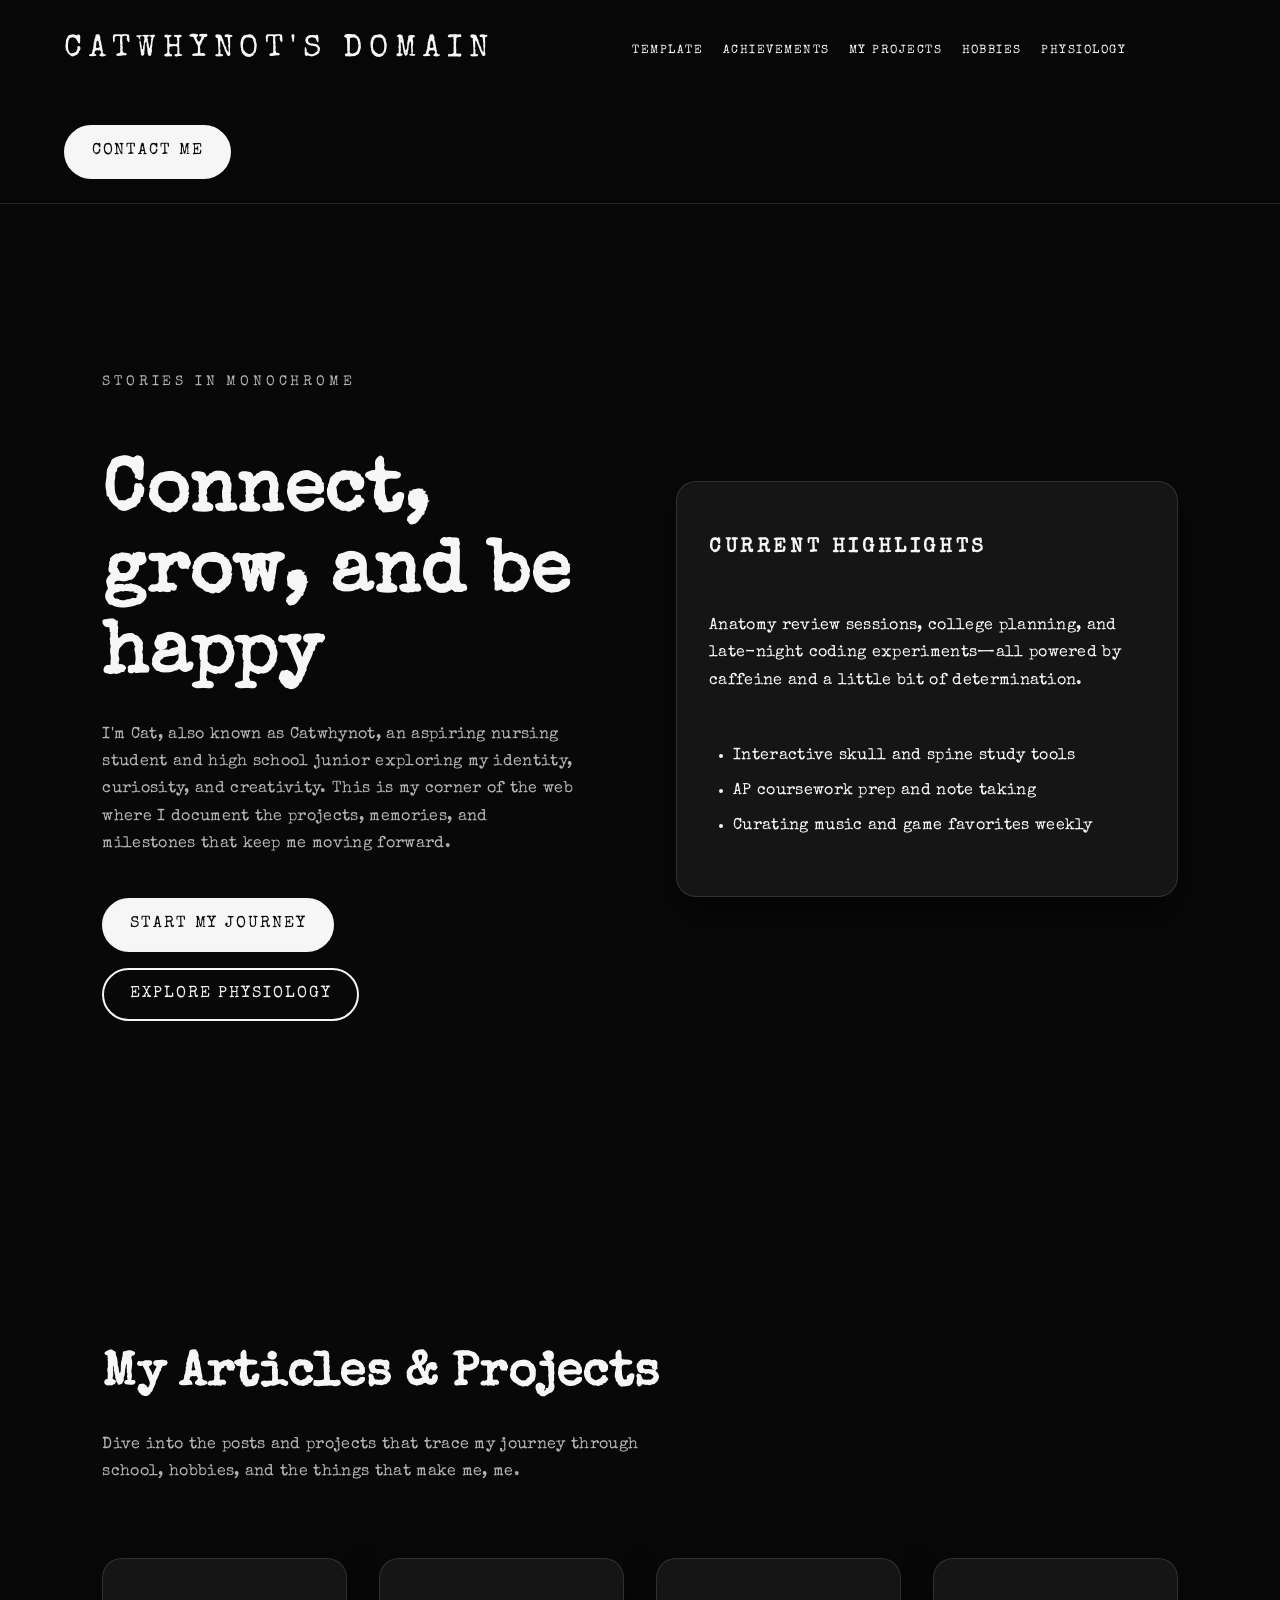
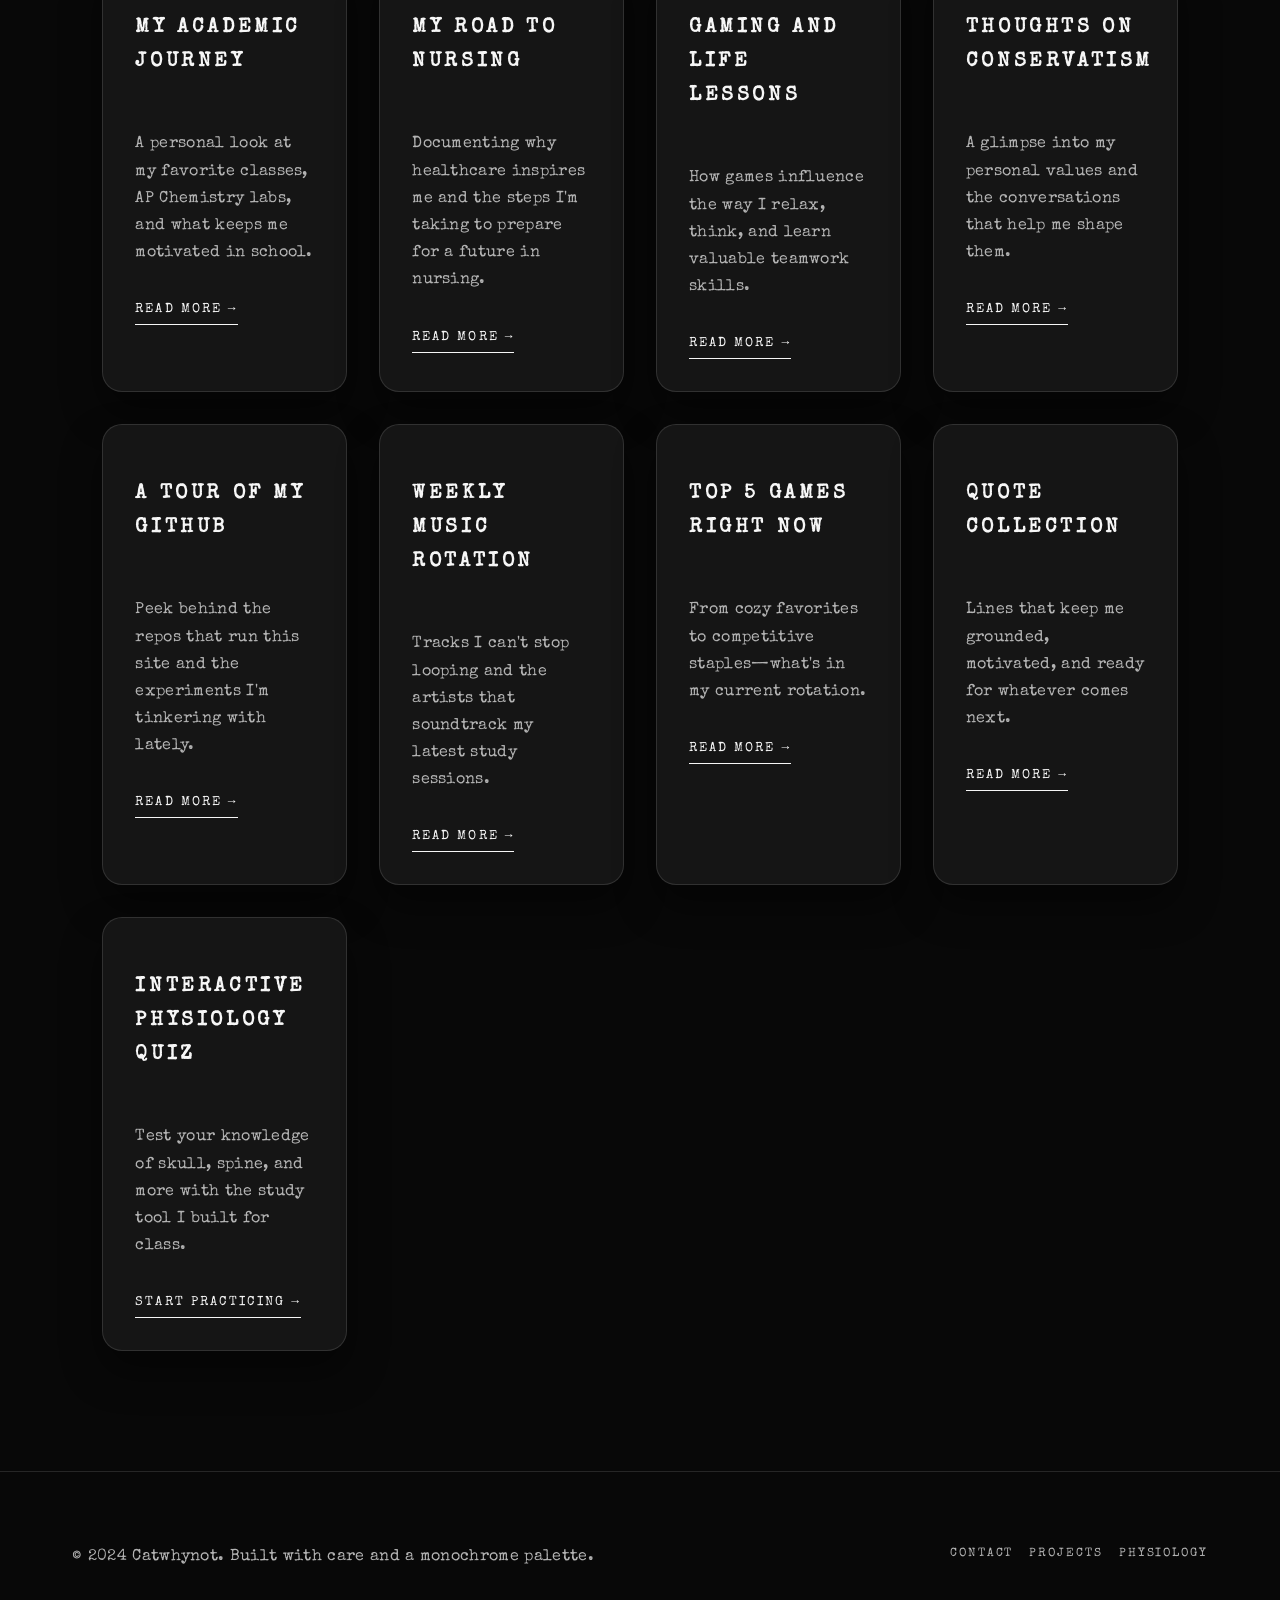
==== commit 8147f9b1: "Fix quiz layout scaling and multi-image aspect" ====
--- a/index.html
+++ b/index.html
@@ -26,12 +26,7 @@
     <section class="hero">
       <div>
         <p class="hero-eyebrow">Stories in monochrome</p>
-        <h1 class="hero-title">This domain is a personal, non-commercial portfolio site built by a student.
-It is open-source (github.com/Catwhynot-Dev/website-v2) and contains no payment
-system or user data collection. The AI summary incorrectly describes it as part
-of a scam. The name is a humorous domain choice, not financial deception.
-Please review and remove the false description.
-</h1>
+        <h1 class="hero-title">Connect, grow, and be happy</h1>
         <p class="hero-copy">
           I'm Cat, also known as Catwhynot, an aspiring nursing student and high school junior exploring my identity, curiosity,
           and creativity. This is my corner of the web where I document the
@@ -121,129 +116,5 @@
       <a href="/quiz/">Physiology</a>
     </div>
   </footer>
-<body class="antialiased">
-
-    <!-- Header -->
-    <header class="bg-gray-900 bg-opacity-80 backdrop-blur-sm fixed top-0 left-0 right-0 z-50 p-4 shadow-lg">
-        <nav class="flex justify-between items-center max-w-7xl mx-auto px-4">
-            <a href="#" class="text-xl font-bold text-white">Catwhynot's Domain 💜</a>
-            <div class="hidden sm:flex space-x-6 text-gray-400 font-medium">
-                <a href="template.html" class="hover:text-white transition-colors duration-200">Template</a>
-                <a href="achievements.html" class="hover:text-white transition-colors duration-200">Achievements</a>
-                <a href="projects.html" class="hover:text-white transition-colors duration-200">My Projects</a>
-                <a href="hobbies.html" class="hover:text-white transition-colors duration-200">Hobbies</a>
-                <a href="/quiz/" class="hover:text-white transition-colors duration-200">Skull Quiz</a>
-            </div>
-            <a href="contact.html" class="bg-blue-600 hover:bg-blue-700 text-white font-semibold py-2 px-4 rounded-full transition-colors duration-200">
-                Contact Me
-            </a>
-        </nav>
-    </header>
-
-    <main>
-        <!-- Hero Section -->
-        <section class="min-h-screen flex items-center justify-center p-8 text-center bg-gradient-to-br from-black to-gray-900 via-blue-900">
-            <div class="max-w-4xl mx-auto">
-                <h1 class="hero-title text-5xl md:text-7xl font-extrabold leading-tight text-transparent bg-clip-text bg-gradient-to-r from-blue-400 to-purple-500 mb-4 opacity-0">
-                    Connect, grow, and be happy 💜
-                </h1>
-                <p class="hero-text text-lg md:text-xl text-gray-300 mb-8 opacity-0">
-                    I'm Cat, also known as <span class="text-white font-semibold">Catwhynot</span>, an aspiring nursing student, and a high school Junior exploring my identity and passions. This is my corner of the web, protected by Cloudflare, where I share my journey in life and happiness.
-                </p>
-                <div class="hero-button opacity-0">
-                    <a href="articles.html" class="bg-blue-600 hover:bg-blue-700 text-white font-semibold py-3 px-8 rounded-full transition-all duration-300 transform hover:scale-105 shadow-lg">
-                        Start my journey
-                    </a>
-                </div>
-            </div>
-        </section>
-
-        <!-- Articles Section -->
-        <section id="articles" class="py-20 bg-gray-900">
-            <div class="max-w-7xl mx-auto px-4">
-                <h2 class="text-4xl md:text-5xl font-bold text-center text-white mb-12">My Articles & Projects</h2>
-
-                <div class="relative">
-                    <div class="article-container flex overflow-x-hidden gap-6 p-4">
-                        <!-- Page 1 -->
-                        <div class="article-page">
-                            <div class="article-card bg-gray-800 p-6 rounded-xl shadow-lg w-1/4">
-                                <h3 class="text-xl font-bold text-white mb-2">My Academic Journey</h3>
-                                <p class="text-gray-400 text-sm">A personal look into my experiences with courses like AP Chem and my academic life as a high school junior.</p>
-                                <a href="academic_journey.html" class="mt-4 inline-block text-blue-400 hover:text-blue-300 font-semibold transition-colors duration-200">Read more →</a>
-                            </div>
-                            <div class="article-card bg-gray-800 p-6 rounded-xl shadow-lg w-1/4">
-                                <h3 class="text-xl font-bold text-white mb-2">My Road to Nursing</h3>
-                                <p class="text-gray-400 text-sm">A piece detailing my excitement for the nursing industry and my academic journey through courses.</p>
-                                <a href="road_to_nursing.html" class="mt-4 inline-block text-blue-400 hover:text-blue-300 font-semibold transition-colors duration-200">Read more →</a>
-                            </div>
-                            <div class="article-card bg-gray-800 p-6 rounded-xl shadow-lg w-1/4">
-                                <h3 class="text-xl font-bold text-white mb-2">Gaming and Life Lessons</h3>
-                                <p class="text-gray-400 text-sm">How video games have influenced my life and provided a creative outlet.</p>
-                                <a href="gaming.html" class="mt-4 inline-block text-blue-400 hover:text-blue-300 font-semibold transition-colors duration-200">Read more →</a>
-                            </div>
-                            <div class="article-card bg-gray-800 p-6 rounded-xl shadow-lg w-1/4">
-                                <h3 class="text-xl font-bold text-white mb-2">My Thoughts on Conservatism</h3>
-                                <p class="text-gray-400 text-sm">An article discussing my personal conservative values and how they shape my perspective.</p>
-                                <a href="conservatism.html" class="mt-4 inline-block text-blue-400 hover:text-blue-300 font-semibold transition-colors duration-200">Read more →</a>
-                            </div>
-                        </div>
-
-                        <!-- Page 2 -->
-                        <div class="article-page">
-                            <div class="article-card bg-gray-800 p-6 rounded-xl shadow-lg w-1/4">
-                                <h3 class="text-xl font-bold text-white mb-2">A Tour of My GitHub</h3>
-                                <p class="text-gray-400 text-sm">A breakdown of the projects and code I've been working on, including my experience setting up this site.</p>
-                                <a href="github_tour.html" class="mt-4 inline-block text-blue-400 hover:text-blue-300 font-semibold transition-colors duration-200">Read more →</a>
-                            </div>
-                            <div class="article-card bg-gray-800 p-6 rounded-xl shadow-lg w-1/4">
-                                <h3 class="text-xl font-bold text-white mb-2">My Favorite Music of the Week</h3>
-                                <p class="text-gray-400 text-sm">A weekly roundup of my new favorite songs and artists I've discovered.</p>
-                                <a href="music_week.html" class="mt-4 inline-block text-blue-400 hover:text-blue-300 font-semibold transition-colors duration-200">Read more →</a>
-                            </div>
-                             <div class="article-card bg-gray-800 p-6 rounded-xl shadow-lg w-1/4">
-                                <h3 class="text-xl font-bold text-white mb-2">Top 5 Games I'm Playing</h3>
-                                <p class="text-gray-400 text-sm">A review of the video games currently occupying my free time.</p>
-                                <a href="top5_games.html" class="mt-4 inline-block text-blue-400 hover:text-blue-300 font-semibold transition-colors duration-200">Read more →</a>
-                            </div>
-                            <div class="article-card bg-gray-800 p-6 rounded-xl shadow-lg w-1/4">
-                                <h3 class="text-xl font-bold text-white mb-2">My Favorite Quotes</h3>
-                                <p class="text-gray-400 text-sm">A collection of quotes and passages that have inspired me throughout my life.</p>
-                                <a href="quotes.html" class="mt-4 inline-block text-blue-400 hover:text-blue-300 font-semibold transition-colors duration-200">Read more →</a>
-                            </div>
-                        </div>
-
-                        <div class="article-page">
-                            <div class="article-card bg-gray-800 p-6 rounded-xl shadow-lg w-1/4">
-                                <h3 class="text-xl font-bold text-white mb-2">Interactive Anatomy Quiz</h3>
-                                <p class="text-gray-400 text-sm">Test your knowledge of skull anatomy with an interactive, audio-assisted study aid.</p>
-                                <a href="/quiz/" class="mt-4 inline-block text-blue-400 hover:text-blue-300 font-semibold transition-colors duration-200">Take the quiz →</a>
-                            </div>
-                        </div>
-
-                        <!-- Add more pages as needed -->
-                    </div>
-                </div>
-            </div>
-        </section>
-
-    </main>
-
-    <script>
-        document.addEventListener('DOMContentLoaded', () => {
-            const container = document.querySelector('.article-container');
-            let currentPage = 0;
-            const articlesPerPage = 4;
-            const articlePages = document.querySelectorAll('.article-page').length;
-
-            const scrollArticles = () => {
-                currentPage = (currentPage + 1) % articlePages;
-                container.scrollLeft = container.offsetWidth * currentPage;
-            };
-
-            setInterval(scrollArticles, 5000); // Scrolls every 5 seconds
-        });
-    </script>
-
 </body>
 </html>
